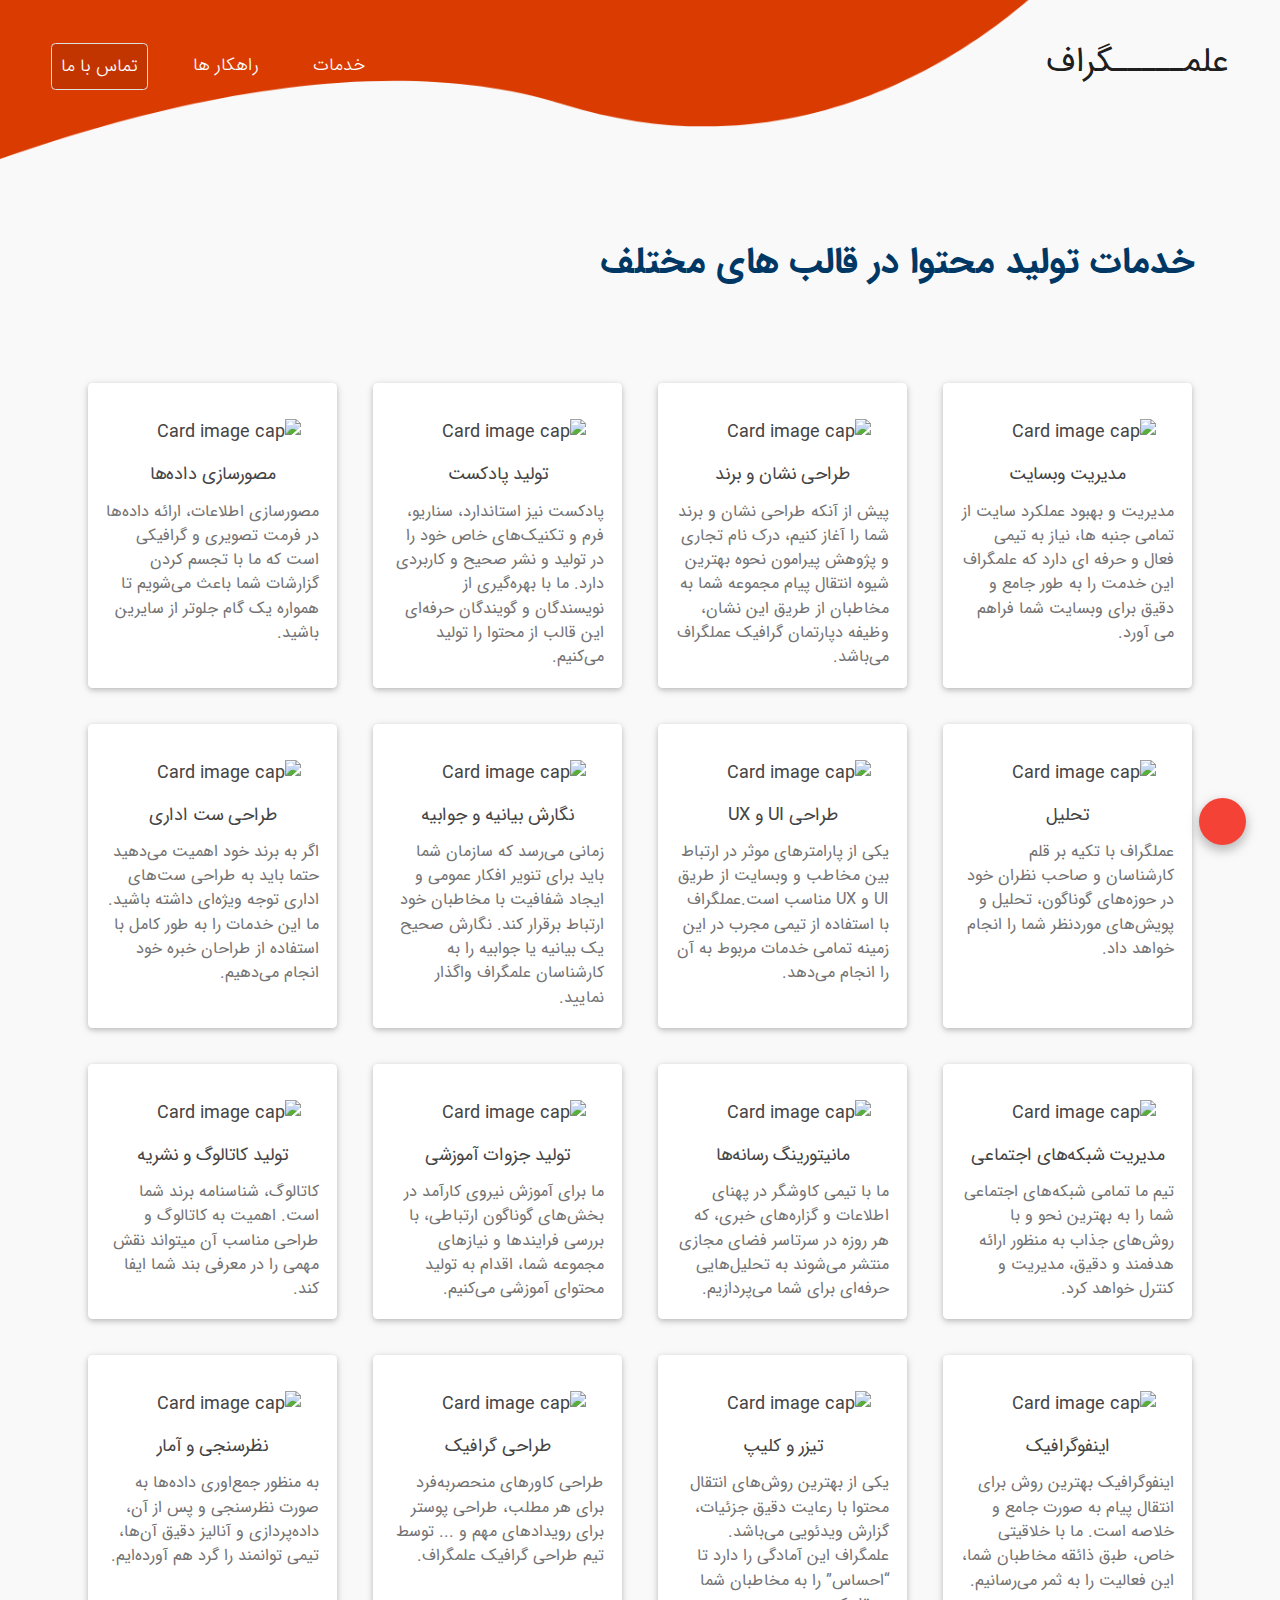
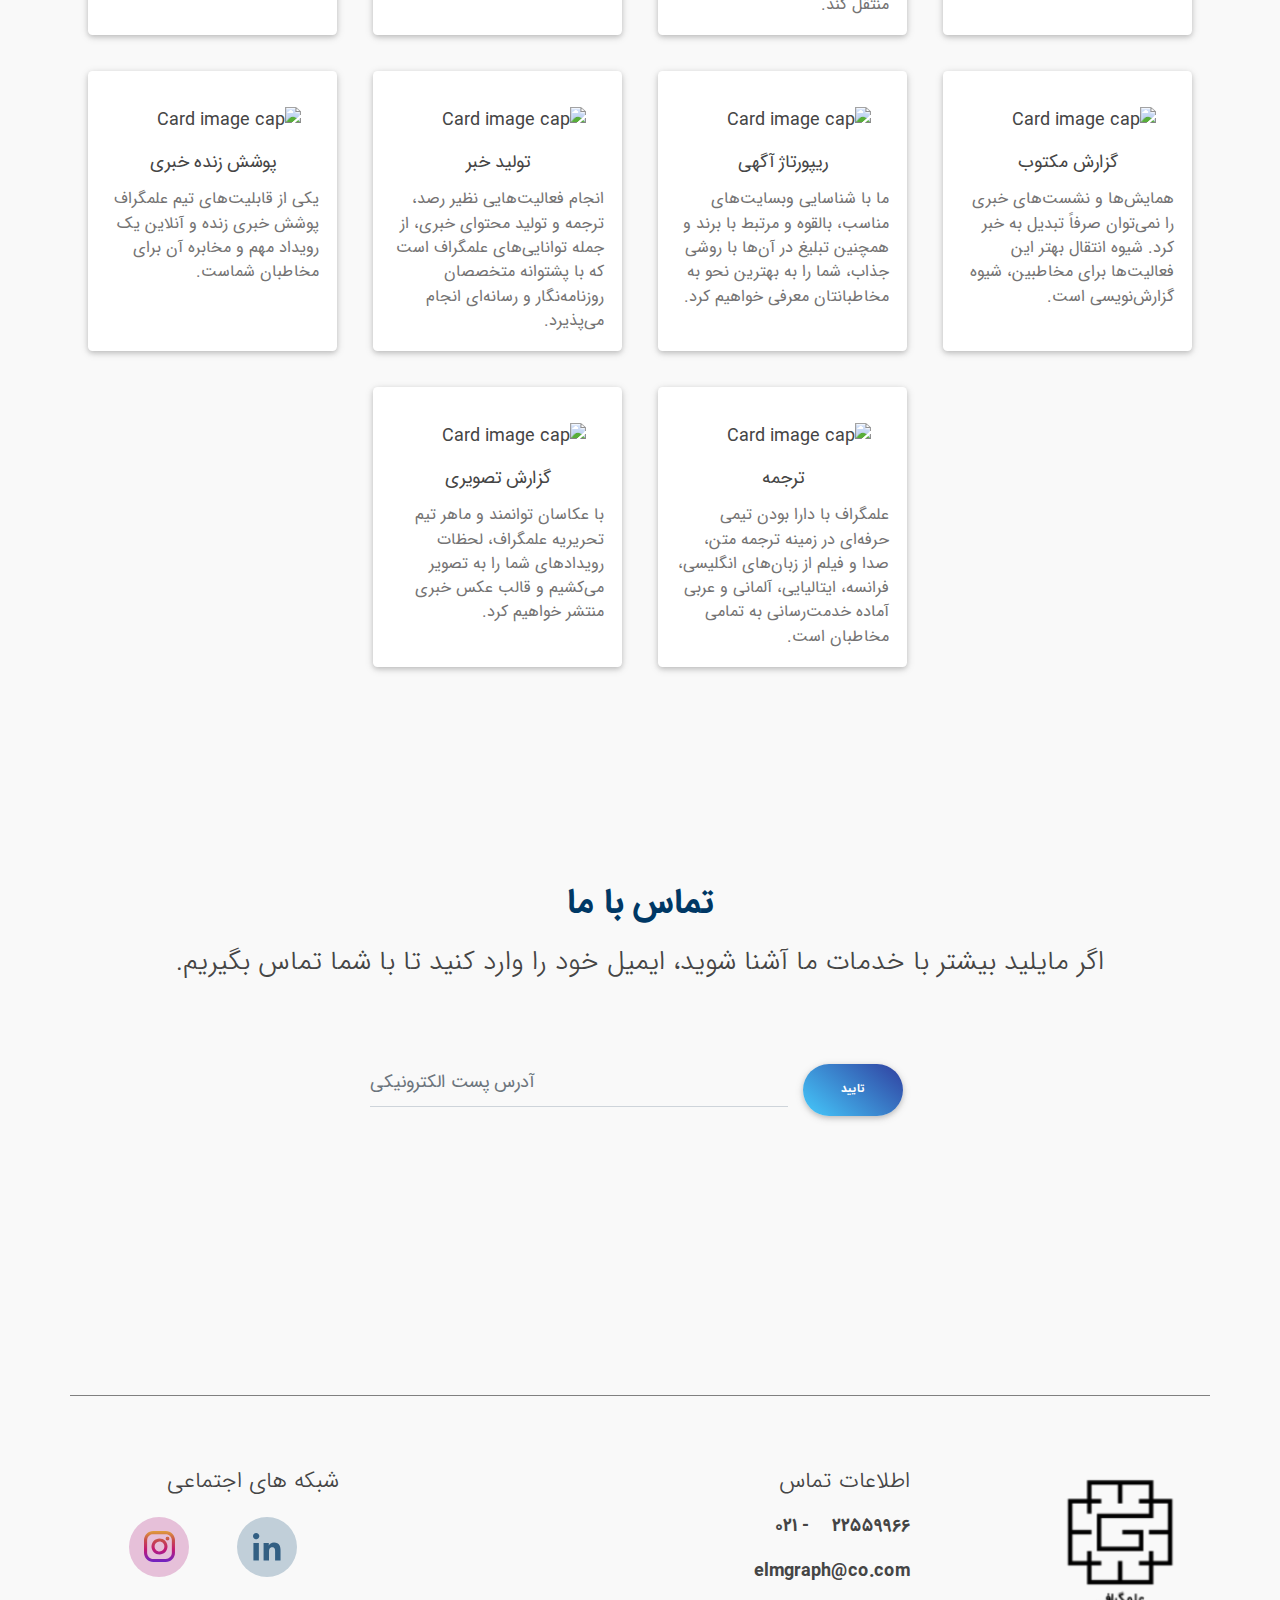
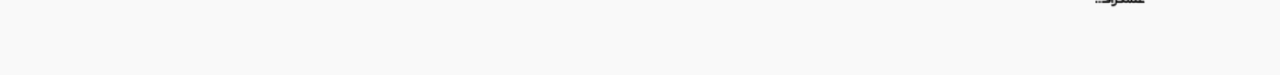
==== content-service.html @ 84ec30a5 "version 1.0" ====
<!DOCTYPE html>
<html lang="en">

<head>
  <meta charset="utf-8">
  <meta name="viewport" content="width=device-width, initial-scale=1.0">
  <meta http-equiv="x-ua-compatible" content="ie=edge">
  <title>خدمات تولید محتوا</title>
  <link rel=icon href="assest/footer/logo.png">
  <!-- Bootstrap core CSS -->
  <link rel="stylesheet" href="./css/bootstrap.min.css">
  <!-- Fluent Design Bootstrap -->
  <link rel="stylesheet" href="./css/mdb.css">
  <!-- Custom Styles -->
  <link rel="stylesheet" href="./css/style.css">
  <!-- Fontawsome -->
  <link rel="stylesheet" href="https://use.fontawesome.com/releases/v5.6.3/css/all.css" integrity="sha384-UHRtZLI+pbxtHCWp1t77Bi1L4ZtiqrqD80Kn4Z8NTSRyMA2Fd33n5dQ8lWUE00s/"
    crossorigin="anonymous">
  <!-- IRANSANS -->
  <link rel="stylesheet" href="./font/IRANSans/WebFonts/css/style.css">
</head>

<body>
  <!-- Start your project here-->
  <div class="red-glue d-none d-md-block">
    <img class="img-responsive red-glue-image" src="./assest/red-glue.png" />
  </div>
  <!--Main Navigation-->
  <header class="my-4" id="top-section">
    <nav class="navbar navbar-expand-lg navbar-light no-shaddow">
      <div class="container-fluid">
        <a class="navbar-brand" href="#">
          <h2><strong>علمـــــگراف</strong></h2>
        </a>
        <!-- <button class="navbar-toggler" type="button" data-toggle="collapse" data-target="#navbarSupportedContent"
          aria-controls="navbarSupportedContent" aria-expanded="false" aria-label="Toggle navigation">
          <span class="navbar-toggler-icon"></span>
        </button> -->

        <div class="open d-block d-lg-none">
          <span class="cls"></span>
          <span>
            <ul class="sub-menu ">
              <li>
                <a href="#our-service" title="about">خدمات</a>
              </li>
              <li>
                <a href="#solutions" title="skills">راهکار ها</a>
              </li>
              <li>
                <a href="#contact-us" title="jobs">تماس با ما</a>
              </li>
            </ul>
          </span>
          <span class="cls"></span>
        </div>

        <div class="collapse navbar-collapse" id="navbarSupportedContent">
          <ul class="navbar-nav mr-auto">
            <li class="nav-item mx-3">
              <a class="nav-link text-white" href="#our-service">خدمات</a>
            </li>
            <li class="nav-item mx-3">
              <a class="nav-link text-white" href="#solutions">راهکار ها</a>
            </li>
            <li class="nav-item mx-3 active">
              <a class="nav-link border border-light rounded text-white" href="#contact-us">تماس با ما
                <!--<span class="sr-only">(current)</span>--></a>
            </li>
          </ul>
        </div>
      </div>
    </nav>

    <!-- <div class="container-fluid flex-center py-5 mt-5 main-title">
      <div class="text-center wow fadeInUp d-flex flex-column align-items-center">
        <img class="img-responsive" src="./assest/footer/logo.png" alt="elmgraph" />
        <div class="w-100"></div>
        <h1>قدرت جادوی ارتباطات</h1>
        <br>
        <p class="font-size-normal font-weight-bold">ما قدرت جادوی ارتباطات را به کار میگیریم و با قطاری از واژگان، شما را به ایستگاه موفقیت میرسانیم.</p>
      </div>
    </div> -->
  </header>
  <!--Main Navigation-->

  <!--Main Layout-->
  <main class="text-right py-5 mt-3 p-relative">
    <div class="container clearfix">
      <div class="fixed-action-btn smooth-scroll" style="bottom: 45px; right: 24px;">
        <a href="#top-section" class="btn-floating btn-large red">
          <i class="fas fa-arrow-up"></i>
        </a>
      </div>
      <div class="row">
        <div class="col-12 my-3 mt-5 text-blue">
          <h1>خدمات تولید محتوا در قالب های مختلف</h1>
        </div>
      </div>
      <div class="row align-items-stretch justify-content-center my-5 content-service-list">

        <div class="col-6 col-md-4 col-lg-3 my-3 d-flex px-2 px-lg-3">
          <div class="card p-2 p-lg-3">
            <a href="#contact-us" class="text-grey">
              <img class="card-img-top p-3" src="assest/icons/manage-website.svg" alt="Card image cap">
              <div class="card-body p-0">
                <h6 class="card-title text-center">
                  مدیریت وبسایت
                </h6>
                <p class="card-text center-justified">
                  مدیریت و بهبود عملکرد سایت از تمامی جنبه ها، نیاز به تیمی فعال و حرفه ای دارد که علمگراف این خدمت را
                  به طور جامع و دقیق برای وبسایت شما فراهم می آورد.
                </p>
              </div>
            </a>
          </div>
        </div>

        <div class="col-6 col-md-4 col-lg-3 my-3 d-flex px-2 px-lg-3">
          <div class="card p-2 p-lg-3">
            <a href="#contact-us" class="text-grey">
              <img class="card-img-top p-3" src="assest/icons/logo-brand.svg" alt="Card image cap">
              <div class="card-body p-0">
                <h6 class="card-title text-center">
                  طراحی نشان و برند
                </h6>
                <p class="card-text center-justified">
                  پیش از آنکه طراحی نشان و برند شما را آغاز کنیم، درک نام تجاری و پژوهش پیرامون نحوه بهترین شیوه انتقال
                  پیام مجموعه شما به مخاطبان از طریق این نشان، وظیفه دپارتمان گرافیک عملگراف می‌باشد.
                </p>
              </div>
            </a>
          </div>
        </div>

        <div class="col-6 col-md-4 col-lg-3 my-3 d-flex px-2 px-lg-3">
          <div class="card p-2 p-lg-3">
            <a href="#contact-us" class="text-grey">
              <img class="card-img-top p-3" src="assest/icons/podcast.svg" alt="Card image cap">
              <div class="card-body p-0">
                <h6 class="card-title text-center">
                  تولید پادکست
                </h6>
                <p class="card-text center-justified">
                  پادکست نیز استاندارد، سناریو، فرم و تکنیک‌های خاص خود را در تولید و نشر صحیح و کاربردی دارد. ما با
                  بهره‌گیری از نویسندگان و گویندگان حرفه‌ای این قالب از محتوا را تولید می‌کنیم.
                </p>
              </div>
            </a>
          </div>
        </div>

        <div class="col-6 col-md-4 col-lg-3 my-3 d-flex px-2 px-lg-3">
          <div class="card p-2 p-lg-3">
            <a href="#contact-us" class="text-grey">
              <img class="card-img-top p-3" src="assest/icons/data-visualization.svg" alt="Card image cap">
              <div class="card-body p-0">
                <h6 class="card-title text-center">
                  مصورسازی داده‌ها
                </h6>
                <p class="card-text center-justified">
                  مصورسازی اطلاعات، ارائه داده‌ها در فرمت تصویری و گرافیکی است که ما با تجسم کردن گزارشات شما باعث
                  می‌شویم تا همواره یک گام جلوتر از سایرین باشید.
                </p>
              </div>
            </a>
          </div>
        </div>

        <div class="col-6 col-md-4 col-lg-3 my-3 d-flex px-2 px-lg-3">
          <div class="card p-2 p-lg-3">
            <a href="#contact-us" class="text-grey">
              <img class="card-img-top p-3" src="assest/icons/analysis.svg" alt="Card image cap">
              <div class="card-body p-0">
                <h6 class="card-title text-center">
                  تحلیل
                </h6>
                <p class="card-text center-justified">
                  عملگراف با تکیه بر قلم کارشناسان و صاحب نظران خود در حوزه‌های گوناگون، تحلیل و پویش‌های موردنظر شما
                  را انجام خواهد داد.
                </p>
              </div>
            </a>
          </div>
        </div>

        <div class="col-6 col-md-4 col-lg-3 my-3 d-flex px-2 px-lg-3">
          <div class="card p-2 p-lg-3">
            <a href="#contact-us" class="text-grey">
              <img class="card-img-top p-3" src="assest/icons/ui-ux.svg" alt="Card image cap">
              <div class="card-body p-0">
                <h6 class="card-title text-center">
                  طراحی UI و UX
                </h6>
                <p class="card-text center-justified">
                  یکی از پارامتر‌های موثر در ارتباط بین مخاطب و وبسایت از طریق UI و UX مناسب است.عملگراف با استفاده از
                  تیمی مجرب در این زمینه تمامی خدمات مربوط به آن را انجام می‌دهد.
                </p>
              </div>
            </a>
          </div>
        </div>

        <div class="col-6 col-md-4 col-lg-3 my-3 d-flex px-2 px-lg-3">
          <div class="card p-2 p-lg-3">
            <a href="#contact-us" class="text-grey">
              <img class="card-img-top p-3" src="assest/icons/statement.svg" alt="Card image cap">
              <div class="card-body p-0">
                <h6 class="card-title text-center">
                  نگارش بیانیه و جوابیه
                </h6>
                <p class="card-text center-justified">
                  زمانی می‌رسد که سازمان شما باید برای تنویر افکار عمومی و ایجاد شفافیت با مخاطبان خود ارتباط برقرار
                  کند. نگارش صحیح یک بیانیه یا جوابیه را به کارشناسان علمگراف واگذار نمایید.
                </p>
              </div>
            </a>
          </div>
        </div>

        <div class="col-6 col-md-4 col-lg-3 my-3 d-flex px-2 px-lg-3">
          <div class="card p-2 p-lg-3">
            <a href="#contact-us" class="text-grey">
              <img class="card-img-top p-3" src="assest/icons/official-set.svg" alt="Card image cap">
              <div class="card-body p-0">
                <h6 class="card-title text-center">
                  طراحی ست اداری
                </h6>
                <p class="card-text center-justified">
                  اگر به برند خود اهمیت می‌دهید حتما باید به طراحی ست‌های اداری توجه ویژه‌ای داشته باشید. ما این خدمات
                  را به طور کامل با استفاده از طراحان خبره خود انجام می‌دهیم.
                </p>
              </div>
            </a>
          </div>
        </div>

        <div class="col-6 col-md-4 col-lg-3 my-3 d-flex px-2 px-lg-3">
          <div class="card p-2 p-lg-3">
            <a href="#contact-us" class="text-grey">
              <img class="card-img-top p-3" src="assest/icons/manage-social-media.svg" alt="Card image cap">
              <div class="card-body p-0">
                <h6 class="card-title text-center">
                  مدیریت شبکه‌های اجتماعی
                </h6>
                <p class="card-text center-justified">
                  تیم ما تمامی شبکه‌های اجتماعی شما را به بهترین نحو و با روش‌های جذاب به منظور ارائه هدفمند و دقیق،
                  مدیریت و کنترل خواهد کرد.
                </p>
              </div>
            </a>
          </div>
        </div>

        <div class="col-6 col-md-4 col-lg-3 my-3 d-flex px-2 px-lg-3">
          <div class="card p-2 p-lg-3">
            <a href="#contact-us" class="text-grey">
              <img class="card-img-top p-3" src="assest/icons/monitoring-social-media.svg" alt="Card image cap">
              <div class="card-body p-0">
                <h6 class="card-title text-center">
                  مانیتورینگ رسانه‌ها
                </h6>
                <p class="card-text center-justified">
                  ما با تیمی کاوشگر در پهنای اطلاعات و گزاره‌های خبری، که هر روزه در سرتاسر فضای مجازی منتشر می‌شوند به
                  تحلیل‌هایی حرفه‌ای برای شما می‌پردازیم.
                </p>
              </div>
            </a>
          </div>
        </div>

        <div class="col-6 col-md-4 col-lg-3 my-3 d-flex px-2 px-lg-3">
          <div class="card p-2 p-lg-3">
            <a href="#contact-us" class="text-grey">
              <img class="card-img-top p-3" src="assest/icons/education-handout.svg" alt="Card image cap">
              <div class="card-body p-0">
                <h6 class="card-title text-center">
                  تولید جزوات آموزشی
                </h6>
                <p class="card-text center-justified">
                  ما برای آموزش نیروی کارآمد در بخش‌های گوناگون ارتباطی، با بررسی فرایند‌ها و نیاز‌های مجموعه شما،
                  اقدام به تولید محتوای آموزشی می‌کنیم.
                </p>
              </div>
            </a>
          </div>
        </div>

        <div class="col-6 col-md-4 col-lg-3 my-3 d-flex px-2 px-lg-3">
          <div class="card p-2 p-lg-3">
            <a href="#contact-us" class="text-grey">
              <img class="card-img-top p-3" src="assest/icons/catalog.svg" alt="Card image cap">
              <div class="card-body p-0">
                <h6 class="card-title text-center">
                  تولید کاتالوگ و نشریه
                </h6>
                <p class="card-text center-justified">
                  کاتالوگ، شناسنامه برند شما است. اهمیت به کاتالوگ و طراحی مناسب آن میتواند نقش مهمی را در معرفی بند
                  شما ایفا کند.
                </p>
              </div>
            </a>
          </div>
        </div>

        <div class="col-6 col-md-4 col-lg-3 my-3 d-flex px-2 px-lg-3">
          <div class="card p-2 p-lg-3">
            <a href="#contact-us" class="text-grey">
              <img class="card-img-top p-3" src="assest/icons/infographic.svg" alt="Card image cap">
              <div class="card-body p-0">
                <h6 class="card-title text-center">
                  اینفوگرافیک
                </h6>
                <p class="card-text center-justified">
                  اینفوگرافیک بهترین روش برای انتقال پیام به صورت جامع و خلاصه است. ما با خلاقیتی خاص، طبق ذائقه
                  مخاطبان شما، این فعالیت را به ثمر می‌رسانیم.
                </p>
              </div>
            </a>
          </div>
        </div>

        <div class="col-6 col-md-4 col-lg-3 my-3 d-flex px-2 px-lg-3">
          <div class="card p-2 p-lg-3">
            <a href="#contact-us" class="text-grey">
              <img class="card-img-top p-3" src="assest/icons/teaser-clip.svg" alt="Card image cap">
              <div class="card-body p-0">
                <h6 class="card-title text-center">
                  تیزر و کلیپ
                </h6>
                <p class="card-text center-justified">
                  یکی از بهترین روش‌های انتقال محتوا با رعایت دقیق جزئیات، گزارش ویدئویی می‌باشد.
                  علمگراف این آمادگی را دارد تا “احساس” را به مخاطبان شما منتقل کند.
                </p>
              </div>
            </a>
          </div>
        </div>

        <div class="col-6 col-md-4 col-lg-3 my-3 d-flex px-2 px-lg-3">
          <div class="card p-2 p-lg-3">
            <a href="#contact-us" class="text-grey">
              <img class="card-img-top p-3" src="assest/icons/graphic-design.svg" alt="Card image cap">
              <div class="card-body p-0">
                <h6 class="card-title text-center">
                  طراحی گرافیک
                </h6>
                <p class="card-text center-justified">
                  طراحی کاور‌های منحصر‌به‌فرد برای هر مطلب، طراحی پوستر برای رویداد‌های مهم و ... توسط تیم طراحی گرافیک
                  علمگراف.
                </p>
              </div>
            </a>
          </div>
        </div>

        <div class="col-6 col-md-4 col-lg-3 my-3 d-flex px-2 px-lg-3">
          <div class="card p-2 p-lg-3">
            <a href="#contact-us" class="text-grey">
              <img class="card-img-top p-3" src="assest/icons/statistics.svg" alt="Card image cap">
              <div class="card-body p-0">
                <h6 class="card-title text-center">
                  نظرسنجی و آمار
                </h6>
                <p class="card-text center-justified">
                  به منظور جمع‌اوری داده‌ها به صورت نظرسنجی و پس از آن، داده‌پردازی و آنالیز دقیق آن‌ها، تیمی توانمند
                  را گرد هم آورده‌ایم.
                </p>
              </div>
            </a>
          </div>
        </div>

        <div class="col-6 col-md-4 col-lg-3 my-3 d-flex px-2 px-lg-3">
          <div class="card p-2 p-lg-3">
            <a href="#contact-us" class="text-grey">
              <img class="card-img-top p-3" src="assest/icons/statement.svg" alt="Card image cap">
              <div class="card-body p-0">
                <h6 class="card-title text-center">
                  گزارش مکتوب
                </h6>
                <p class="card-text center-justified">
                  همایش‌ها و نشست‌های خبری را نمی‌توان صرفاً تبدیل به خبر کرد. شیوه انتقال بهتر این فعالیت‌ها برای
                  مخاطبین، شیوه گزارش‌نویسی است.
                </p>
              </div>
            </a>
          </div>
        </div>

        <div class="col-6 col-md-4 col-lg-3 my-3 d-flex px-2 px-lg-3">
          <div class="card p-2 p-lg-3">
            <a href="#contact-us" class="text-grey">
              <img class="card-img-top p-3" src="assest/icons/reportage.svg" alt="Card image cap">
              <div class="card-body p-0">
                <h6 class="card-title text-center">
                  ریپورتاژ آگهی
                </h6>
                <p class="card-text center-justified">
                  ما با شناسایی وبسایت‌های مناسب، بالقوه و مرتبط با برند و همچنین تبلیغ در آن‌ها با روشی جذاب، شما را
                  به بهترین نحو به مخاطبانتان معرفی خواهیم کرد.
                </p>
              </div>
            </a>
          </div>
        </div>

        <div class="col-6 col-md-4 col-lg-3 my-3 d-flex px-2 px-lg-3">
          <div class="card p-2 p-lg-3">
            <a href="#contact-us" class="text-grey">
              <img class="card-img-top p-3" src="assest/icons/news.svg" alt="Card image cap">
              <div class="card-body p-0">
                <h6 class="card-title text-center">
                  تولید خبر
                </h6>
                <p class="card-text center-justified">
                  انجام فعالیت‌هایی نظیر رصد، ترجمه و تولید محتوای خبری، از جمله توانایی‌های علمگراف است که با پشتوانه
                  متخصصان روزنامه‌نگار و رسانه‌ای انجام می‌پذیرد.
                </p>
              </div>
            </a>
          </div>
        </div>

        <div class="col-6 col-md-4 col-lg-3 my-3 d-flex px-2 px-lg-3">
          <div class="card p-2 p-lg-3">
            <a href="#contact-us" class="text-grey">
              <img class="card-img-top p-3" src="assest/icons/live-news.svg" alt="Card image cap">
              <div class="card-body p-0">
                <h6 class="card-title text-center">
                  پوشش زنده خبری
                </h6>
                <p class="card-text center-justified">
                  یکی از قابلیت‌های تیم علمگراف پوشش خبری زنده و آنلاین یک رویداد مهم و مخابره آن برای مخاطبان شماست.
                </p>
              </div>
            </a>
          </div>
        </div>

        <div class="col-6 col-md-4 col-lg-3 my-3 d-flex px-2 px-lg-3">
          <div class="card p-2 p-lg-3">
            <a href="#contact-us" class="text-grey">
              <img class="card-img-top p-3" src="assest/icons/translate.svg" alt="Card image cap">
              <div class="card-body p-0">
                <h6 class="card-title text-center">
                  ترجمه
                </h6>
                <p class="card-text center-justified">
                  علمگراف با دارا بودن تیمی حرفه‌ای در زمینه ترجمه متن، صدا و فیلم از زبان‌های انگلیسی، فرانسه،
                  ایتالیایی، آلمانی و عربی آماده خدمت‌رسانی به تمامی مخاطبان است.
                </p>
              </div>
            </a>
          </div>
        </div>

        <div class="col-6 col-md-4 col-lg-3 my-3 d-flex px-2 px-lg-3">
          <div class="card p-2 p-lg-3">
            <a href="#contact-us" class="text-grey">
              <img class="card-img-top p-3" src="assest/icons/media-report.svg" alt="Card image cap">
              <div class="card-body p-0">
                <h6 class="card-title text-center">
                  گزارش تصویری
                </h6>
                <p class="card-text center-justified">
                  با عکاسان توانمند و ماهر تیم تحریریه علمگراف، لحظات رویداد‌های شما را به تصویر می‌کشیم و قالب عکس
                  خبری منتشر خواهیم کرد.
                </p>
              </div>
            </a>
          </div>
        </div>

      </div>
    </div>

    <div class="container clearfix">
      <div class="row my-10 flex-column p-3 justify-content-center" id="contact-us">
        <h2 class="text-center text-blue font-weight-bold mb-3">تماس با ما</h2>
        <p class="font-size-medium text-center mb-5">اگر مایلید بیشتر با خدمات ما آشنا شوید، ایمیل خود را وارد کنید تا
          با شما تماس بگیریم.</p>
        <form class="form-inline md-form align-items-stretch flex-row-reverse mx-auto mb-4">
          <input class="form-control mr-sm-2 text-left flex-one" type="text" placeholder="آدرس پست الکترونیکی"
            aria-label="Search">
          <button class="btn blue-gradient btn-rounded btn-sm smooth-rounded my-0 font-weight-bold" type="submit">تایید</button>
        </form>
      </div>
    </div>
  </main>
  <!--Main Layout-->

  <!-- Footer -->
  <footer class="container text-center py-5">
    <div class="row">
      <div class="col-xs-12 col-sm-12 col-md-6 order-xs-2 order-sm-2 order-md-2 my-3 text-right">
        <h5 class="text-uppercase">اطلاعات تماس</h5>
        <div class="mt-3">
          <div class="my-3">
            <span>
              <i class="fas fa-phone fa-lg ml-3"></i>
              ۲۲۵۵۹۹۶۶ - ۰۲۱
            </span>
          </div>
          <div class="my-3">
            <span>
              <i class="fas fa-envelope fa-lg ml-3"></i>
              elmgraph@co.com
            </span>
          </div>
        </div>
      </div>

      <div class="col-xs-12 col-sm-12 col-md-3 order-xs-1 order-sm-1 order-md-1 mt-3 justify-content-center">
        <img class="w-50 h-auto align-self-baseline" src="./assest/footer/logo.png" />
      </div>

      <div class="col-xs-12 col-sm-6 col-md-3 order-xs-3 order-sm-3 order-md-3 my-3 mx-auto">
        <h5 class="w-100 text-uppercase">شبکه های اجتماعی</h5>
        <div class="d-flex flex-row mt-3 mx-auto justify-content-evenly">
          <a class="m-1">
            <img src="./assest/footer/linkedin.png" />
            <!-- <i class="fab fa-linkedin-in fa-lg mr-md-5 mr-3 fa-2x"> </i> -->
          </a>
          <a class="m-1">
            <img src="./assest/footer/instagram.png" />
            <!-- <i class="fab fa-instagram fa-lg mr-md-5 mr-3 fa-2x"> </i> -->
          </a>
        </div>
      </div>
    </div>
  </footer>
  <!-- Footer -->
  <!-- /Start your project here-->

  <!-- Scripts -->
  <!-- JQuery -->
  <script type="text/javascript" src="./js/jquery-3.3.1.min.js"></script>
  <!-- Bootstrap tooltips -->
  <script type="text/javascript" src="./js/popper.min.js"></script>
  <!-- Bootstrap core JavaScript -->
  <script type="text/javascript" src="./js/bootstrap.min.js"></script>
  <!-- MDB JavaScript -->
  <script type="text/javascript" src="./js/mdb.js"></script>
  <script>
    $(document).ready(function() {
      $(document).delegate('.open', 'click', function(event){
        $(this).addClass('oppenned');
        event.stopPropagation();
      })
      $(document).delegate('body', 'click', function(event) {
        $('.open').removeClass('oppenned');
      })
      $(document).delegate('.cls', 'click', function(event){
        $('.open').removeClass('oppenned');
        event.stopPropagation();
      });
    });
  </script>
</body>

</html>
---- css/style.css ----
html {
  font-size: 18px;
}

body {
  direction: rtl;
  overflow-x: hidden;
  background-color: #f9f9f9;
  color: #454545 !important;
}

.justify-content-evenly {
  justify-content: space-evenly !important;
}

.fixed-action-btn {
  position: fixed;
  z-index: 998;
  right: 35px;
  bottom: 35px;
  margin-bottom: 0;
  padding-top: 15px;
}

.btn-floating {
  -webkit-box-shadow: 0 5px 11px 0 rgba(0,0,0,.18), 0 4px 15px 0 rgba(0,0,0,.15);
  box-shadow: 0 5px 11px 0 rgba(0,0,0,.18), 0 4px 15px 0 rgba(0,0,0,.15);
  width: 47px;
  height: 47px;
  position: relative;
  z-index: 1;
  vertical-align: middle;
  display: inline-block;
  overflow: hidden;
  -webkit-transition: all .2s ease-in-out;
  -o-transition: all .2s ease-in-out;
  transition: all .2s ease-in-out;
  margin: 10px;
  -webkit-border-radius: 50%;
  border-radius: 50%;
  padding: 0;
  cursor: pointer;
}

a.waves-effect, a.waves-light {
  display: inline-block;
}

.btn-floating i {
  display: inline-block;
  width: inherit;
  text-align: center;
  color: #fff;
}

.btn-floating i {
  font-size: 1.25rem;
  line-height: 47px;
}

.no-shaddow {
  box-shadow: none !important;
}

.text-blue {
  color: #003865 !important;
}

.text-grey {
  color: #454545 !important;
}

.main-titles-logo {
  width: 20vw;
  height: 20vw;
  max-width: 100px;
  max-height: 100px;
}

.w-60 {
  width: 60% !important; 
}

.mw-50 {
  max-width: 50% !important;
}

.mw-60 {
  max-width: 60% !important;
}

.my-10 {
  margin-top: 10rem !important;
  margin-bottom: 10rem !important;
}

.px-8 {
  padding-right: 8rem !important;
  padding-left: 8rem !important;
}

.px-15 {
  padding-right: 15rem !important;
  padding-left: 15rem !important;
}

.min-width-300 {
  min-width: 300px;
}

.container-semi-fluid {
  width: 100% !important;
  padding: 5rem !important;
}

.pt-100 {
  padding-top: 100%;
}

.outline-none {
  outline: none !important
}

.square-col:before {
  content: '';
  width: 0;
  padding-top: 100%;
}

/* .square-col:before {
  content: '';
  width: 0;
} */

.square-col:before,
.square-col-contet {
  white-space: normal;
  display: inline-block;
  vertical-align: middle;
  max-width: 100%;
}

.square-col:before {
  padding-top: 100%;
  /* makes expand to a square */
}

.square-col:hover {
  background-color: white;
  box-shadow: 0px 3px 10px 0px #00000030;
}

.bottom-5rem {
  bottom: 5rem;
}

.p-absolute {
  position: absolute;
}

.p-relative {
  position: relative;
}

.smooth-rounded-left {
  border-top-left-radius: 40px !important;
  border-bottom-left-radius: 40px !important;
}

.smooth-rounded-right {
  border-top-right-radius: 40px !important;
  border-bottom-right-radius: 40px !important;
}

.smooth-rounded {
  border-radius: 40px !important;
}

.ml--3 {
  margin-left: -2rem !important;
}

.mr--3 {
  margin-right: -2rem !important;
}

.top-0 {
  top: 0 !important;
}

.left-0 {
  left: 0 !important;
}

.nav-item .nav-link:hover {
  text-decoration: none !important;
}









.open {
  position: absolute;
  top: 0px;
  left: 40px;
  width: 50px;
  height: 50px;
  display: block;
  cursor: pointer;
  transition: opacity 0.2s linear;
}
.open:hover {
  opacity: 0.8;
}
.open span {
  display: block;
  float: left;
  clear: both;
  height: 4px;
  width: 40px;
  border-radius: 40px;
  background-color: black;
  position: absolute;
  right: 3px;
  top: 3px;
  overflow: hidden;
  transition: all 0.4s ease;
}
.open span:nth-child(1) {
  margin-top: 10px;
  z-index: 9;
}
.open span:nth-child(2) {
  margin-top: 25px;
}
.open span:nth-child(3) {
  margin-top: 40px;
}

.sub-menu {
  transition: all 0.8s cubic-bezier(0.68, -0.55, 0.265, 1.55);
  height: 0;
  width: 0;
  right: 0;
  top: 0;
  position: absolute;
  background-color: rgba(218, 59, 1, 0.80);
  border-radius: 50%;
  z-index: 18;
  overflow: hidden;
}
.sub-menu li {
  display: block;
  float: left;
  clear: both;
  height: auto;
  margin-right: -160px;
  transition: all 0.5s cubic-bezier(0.68, -0.55, 0.265, 1.55);
}
.sub-menu li:first-child {
  margin-top: 200px;
}
.sub-menu li:nth-child(1) {
  -webkit-transition-delay: 0.05s;
}
.sub-menu li:nth-child(2) {
  -webkit-transition-delay: 0.10s;
}
.sub-menu li:nth-child(3) {
  -webkit-transition-delay: 0.15s;
}
.sub-menu li:nth-child(4) {
  -webkit-transition-delay: 0.20s;
}
.sub-menu li:nth-child(5) {
  -webkit-transition-delay: 0.25s;
}
.sub-menu li a {
  color: #fff;
  font-size: 1rem;
  width: 100%;
  display: block;
  float: left;
  line-height: 50px;
}

.oppenned span {
  background-color: white;
}

.oppenned .sub-menu {
  opacity: 1;
  height: 400px;
  width: 400px;
}
.oppenned span:nth-child(2) {
  overflow: visible;
}
.oppenned span:nth-child(1), .oppenned span:nth-child(3) {
  z-index: 100;
  -webkit-transform: rotate(45deg);
          transform: rotate(45deg);
}
.oppenned span:nth-child(1) {
  -webkit-transform: rotate(45deg) translateY(12px) translateX(12px);
          transform: rotate(45deg) translateY(12px) translateX(12px);
}
.oppenned span:nth-child(2) {
  height: 400px;
  width: 400px;
  right: -170px;
  top: -160px;
  border-radius: 50%;
  background-color: rgba(218, 59, 1, 0.80);
}
.oppenned span:nth-child(3) {
  -webkit-transform: rotate(-45deg) translateY(-10px) translateX(10px);
          transform: rotate(-45deg) translateY(-10px) translateX(10px);
}
.oppenned li {
  margin-left: 200px;
}

.button {
  display: block;
  float: left;
  clear: both;
  padding: 20px 40px;
  background: #fff;
  border-radius: 3px;
  border: 2px solid rgba(218, 59, 1, 0.54);
  overflow: hidden;
  position: relative;
}
.button:after {
  transition: -webkit-transform 0.3s ease;
  transition: transform 0.3s ease;
  transition: transform 0.3s ease, -webkit-transform 0.3s ease;
  content: "";
  position: absolute;
  height: 200px;
  width: 400px;
  -webkit-transform: rotate(45deg) translateX(-540px) translateY(-100px);
          transform: rotate(45deg) translateX(-540px) translateY(-100px);
  background: #10a1ea;
  z-index: 1;
}
.button:before {
  transition: -webkit-transform 0.5s cubic-bezier(0.68, -0.55, 0.265, 1.55);
  transition: transform 0.5s cubic-bezier(0.68, -0.55, 0.265, 1.55);
  transition: transform 0.5s cubic-bezier(0.68, -0.55, 0.265, 1.55), -webkit-transform 0.5s cubic-bezier(0.68, -0.55, 0.265, 1.55);
  content: attr(title);
  position: absolute;
  top: 0;
  left: 0;
  width: 100%;
  height: 100%;
  color: #fff;
  z-index: 2;
  text-align: center;
  padding: 20px 40px;
  -webkit-transform: translateY(200px);
          transform: translateY(200px);
}
.button:hover {
  text-decoration: none;
}
.button:hover:after {
  -webkit-transform: translateX(-300px) translateY(-100px);
          transform: translateX(-300px) translateY(-100px);
}
.button:hover:before {
  -webkit-transform: translateY(0);
          transform: translateY(0);
}
---- font/IRANSans/WebFonts/css/style.css ----
﻿@import url(fontiran.css); /* لینک فایلی که وظیفه بارگذاری فونت ها را برعهده دارد */
body {
	font-family: IRANSans !important;
	font-weight: 300;
	direction: rtl;
	margin: 0;
}
h1, h2, h3, h4, h5, h6,input, textarea {
	font-family: IRANSans !important;
}
h1 {
	font-weight: bold;
}
.wrapper {
	max-width: 900px;
	margin: 0 auto;
}
.ltr {
	direction: ltr;
}
.text-right {
	text-align: right;
}
.text-center {
	text-align: center;
}
.text-left {
	text-align: left;
}
.text-small {
	font-size: 0.8em;
}
.text-xsmall {
	font-size: 0.6em;
}
.text-large {
	font-size: 1.2em;
}
.text-xlarge {
	font-size: 1.4em;
}
.text-underline {
	text-decoration:underline;
}
.text-ultralight {
	font-weight: 200;
}
.text-light {
	font-weight: 300;
}
.text-regular {
	font-weight: normal;
}
.text-medium {
	font-weight: 500;
}
.text-bold {
	font-weight: bold;
}
.text-black {
	font-weight: 900;
}
blockquote {
	font-weight: 500;
	padding: 10px;
	border: 1px dashed #666666;
}

.mainbox {
	width: 100%;
	background-color: #EFEFEF;
	display: table;
	margin-bottom: 30px;
	border-right: 8px solid #FFFF33;
}

.mainboxnegativ {
	width: 100%;
	background-color: #000000;
	display: table;
	margin-bottom: 30px;
	border-right: 8px solid #FFFF33;
	color: #F9F9F9;
}

.mainbox2 {
	font-size: 1em;
	width: 90%;
	padding-right: 20px;
	padding-top: 10px;
	padding-bottom: 10px;
}

.mainbox3 {
	width: 100%;
	background-color: #b8b8b8;
	display: table;
	margin-bottom: 30px;
	border-right: 8px solid #bd70ff;
}

.mainbox2negativ {
	font-size: 1em;
	color: #F9F9F9;
	background-color: #000000;
	padding-right: 20px;
}

.farsiparagraph {
	font-size: 1em;
	width: 47%;
	float:right;
	padding-right: 20px;
	padding-top: 10px;
	padding-bottom: 10px;

}
.englishparagraph {
	font-size: 1em;
	width: 47%;
	float: left;
	direction:ltr;
	padding-left: 20px;
	padding-top: 10px;
	padding-bottom: 10px;


}
.rightbox {
	width: 60%;
	padding-right: 20px;
	padding-left: 5px;
	float: right;
	margin-left: 10px;
	margin-bottom: 0px;
	min-width: 0px;
	background-color: #F7F7F7;

}

.titelbox {
	width: 60%;
	padding-right: 25px;
	padding-left: 0px;
	float: right;
	margin-left: 10px;
	margin-bottom: 0px;
	min-width: 0px;
	background-color: #F2F2F2;
	color: #4B4B4B;
}


.lefttbox {
	
	padding-right: 20px;
	padding-left: 4px;
	float: right;
	margin-bottom: 10px;
	min-width: 0px;
}

.alphabet {
	width: 35%;
	float: left;
	font-size: 21em;
	text-align: center;
	font-weight: 500;
	color: #999999;
}

.alphabet2 {
	width: 35%;
	float: left;
	direction: ltr;
	font-size: 1.6em;
	text-align: left;
	font-weight: 500;
	color: #333333;
	margin-top: 100px;
}
.footer {
	font-weight: 300;
	font-size: 0.7em;
	text-align: center;
	direction: ltr;
	margin-bottom: 0px;
	padding-bottom: 0px;
}
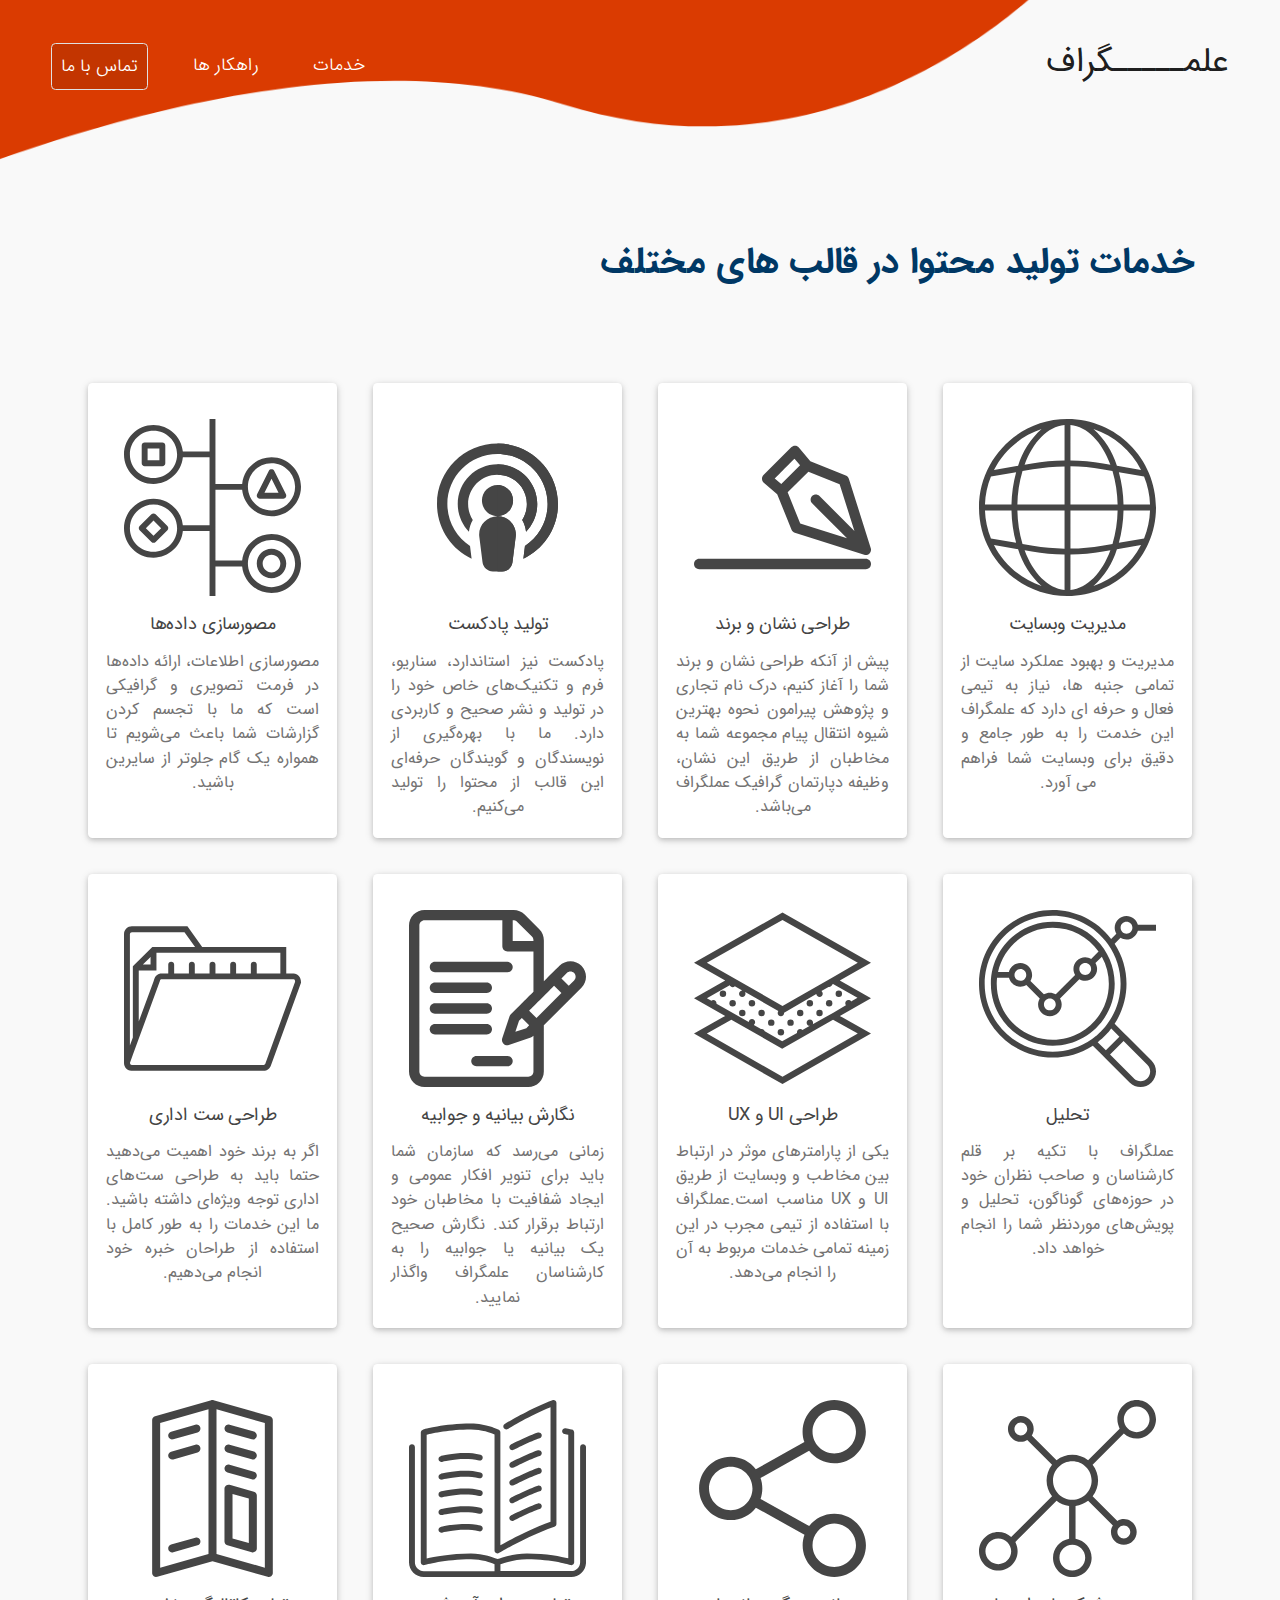
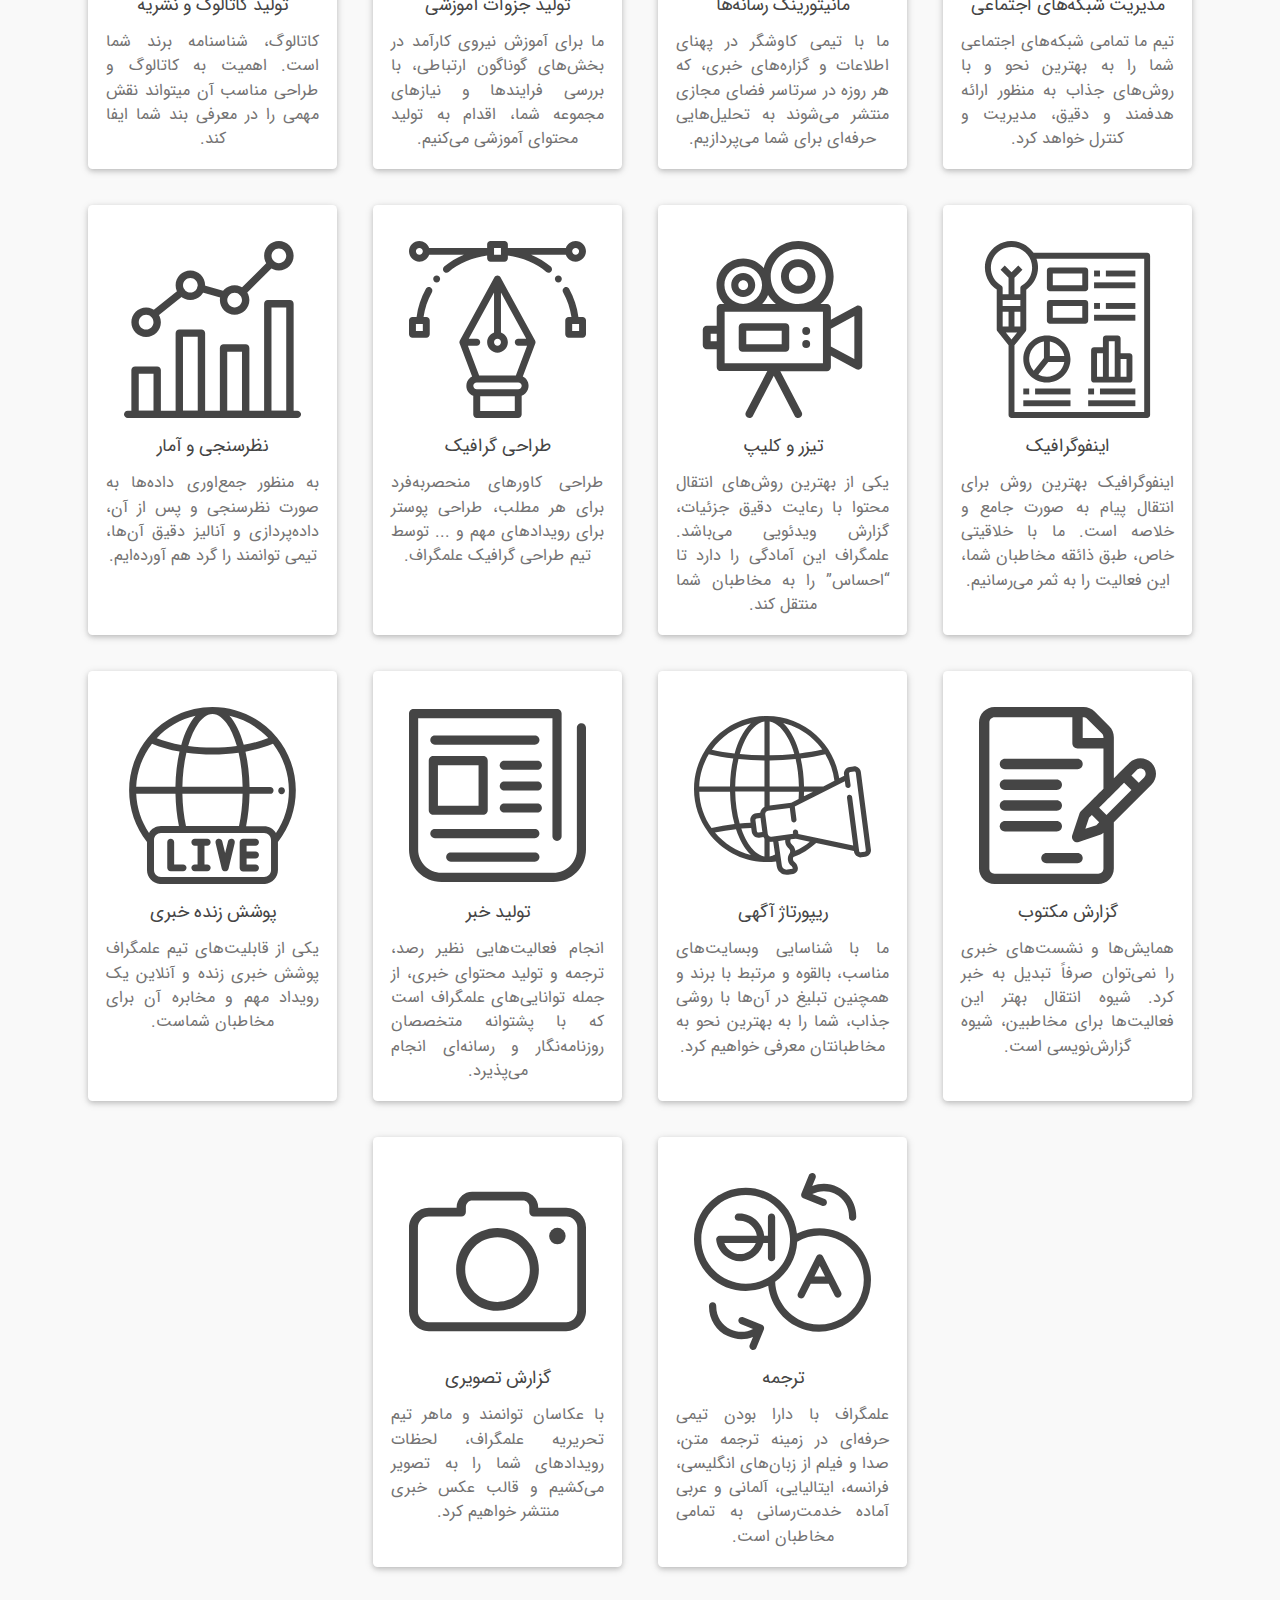
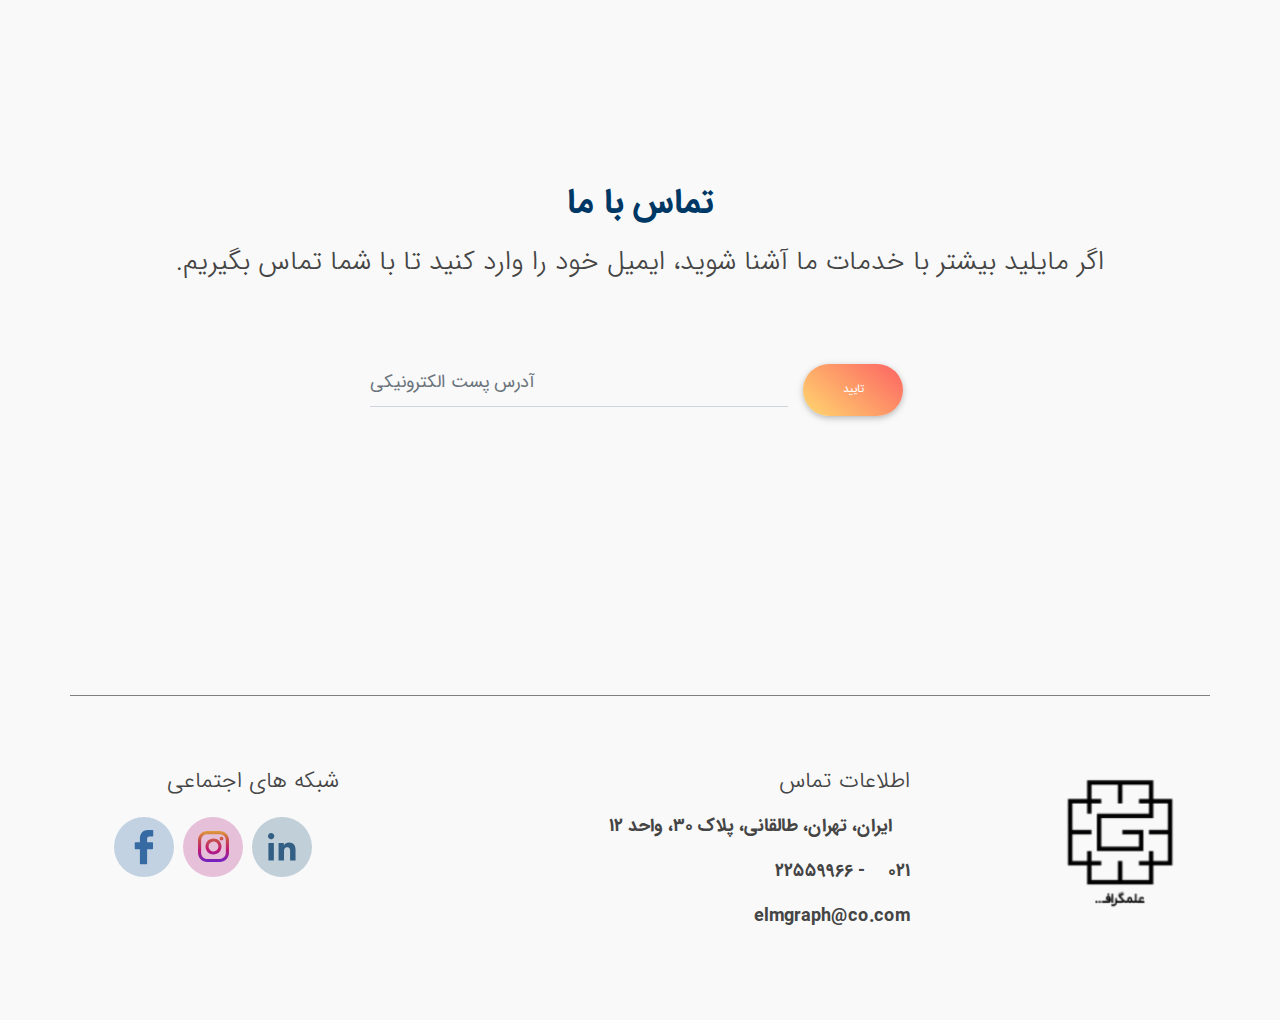
==== commit 16ccd588: "elmgraph last version" ====
--- a/content-service.html
+++ b/content-service.html
@@ -5,8 +5,7 @@
   <meta charset="utf-8">
   <meta name="viewport" content="width=device-width, initial-scale=1.0">
   <meta http-equiv="x-ua-compatible" content="ie=edge">
-  <title>خدمات تولید محتوا</title>
-  <link rel=icon href="assest/footer/logo.png">
+  <title>علمـــــگراف</title>
   <!-- Bootstrap core CSS -->
   <link rel="stylesheet" href="./css/bootstrap.min.css">
   <!-- Fluent Design Bootstrap -->
@@ -22,39 +21,20 @@
 
 <body>
   <!-- Start your project here-->
-  <div class="red-glue d-none d-md-block">
+  <div class="red-glue">
     <img class="img-responsive red-glue-image" src="./assest/red-glue.png" />
   </div>
   <!--Main Navigation-->
-  <header class="my-4" id="top-section">
+  <header class="my-4">
     <nav class="navbar navbar-expand-lg navbar-light no-shaddow">
       <div class="container-fluid">
         <a class="navbar-brand" href="#">
           <h2><strong>علمـــــگراف</strong></h2>
         </a>
-        <!-- <button class="navbar-toggler" type="button" data-toggle="collapse" data-target="#navbarSupportedContent"
+        <button class="navbar-toggler" type="button" data-toggle="collapse" data-target="#navbarSupportedContent"
           aria-controls="navbarSupportedContent" aria-expanded="false" aria-label="Toggle navigation">
           <span class="navbar-toggler-icon"></span>
-        </button> -->
-
-        <div class="open d-block d-lg-none">
-          <span class="cls"></span>
-          <span>
-            <ul class="sub-menu ">
-              <li>
-                <a href="#our-service" title="about">خدمات</a>
-              </li>
-              <li>
-                <a href="#solutions" title="skills">راهکار ها</a>
-              </li>
-              <li>
-                <a href="#contact-us" title="jobs">تماس با ما</a>
-              </li>
-            </ul>
-          </span>
-          <span class="cls"></span>
-        </div>
-
+        </button>
         <div class="collapse navbar-collapse" id="navbarSupportedContent">
           <ul class="navbar-nav mr-auto">
             <li class="nav-item mx-3">
@@ -87,11 +67,6 @@
   <!--Main Layout-->
   <main class="text-right py-5 mt-3 p-relative">
     <div class="container clearfix">
-      <div class="fixed-action-btn smooth-scroll" style="bottom: 45px; right: 24px;">
-        <a href="#top-section" class="btn-floating btn-large red">
-          <i class="fas fa-arrow-up"></i>
-        </a>
-      </div>
       <div class="row">
         <div class="col-12 my-3 mt-5 text-blue">
           <h1>خدمات تولید محتوا در قالب های مختلف</h1>
@@ -125,8 +100,7 @@
                   طراحی نشان و برند
                 </h6>
                 <p class="card-text center-justified">
-                  پیش از آنکه طراحی نشان و برند شما را آغاز کنیم، درک نام تجاری و پژوهش پیرامون نحوه بهترین شیوه انتقال
-                  پیام مجموعه شما به مخاطبان از طریق این نشان، وظیفه دپارتمان گرافیک عملگراف می‌باشد.
+                  پیش از آنکه طراحی نشان و برند شما را آغاز کنیم، درک نام تجاری و پژوهش پیرامون نحوه بهترین شیوه انتقال پیام مجموعه شما به مخاطبان از طریق این نشان، وظیفه دپارتمان گرافیک عملگراف می‌باشد.
                 </p>
               </div>
             </a>
@@ -142,8 +116,7 @@
                   تولید پادکست
                 </h6>
                 <p class="card-text center-justified">
-                  پادکست نیز استاندارد، سناریو، فرم و تکنیک‌های خاص خود را در تولید و نشر صحیح و کاربردی دارد. ما با
-                  بهره‌گیری از نویسندگان و گویندگان حرفه‌ای این قالب از محتوا را تولید می‌کنیم.
+                  پادکست نیز استاندارد، سناریو، فرم و تکنیک‌های خاص خود را در تولید و نشر صحیح و کاربردی دارد. ما با بهره‌گیری از نویسندگان و گویندگان حرفه‌ای این قالب از محتوا را تولید می‌کنیم.
                 </p>
               </div>
             </a>
@@ -159,8 +132,7 @@
                   مصورسازی داده‌ها
                 </h6>
                 <p class="card-text center-justified">
-                  مصورسازی اطلاعات، ارائه داده‌ها در فرمت تصویری و گرافیکی است که ما با تجسم کردن گزارشات شما باعث
-                  می‌شویم تا همواره یک گام جلوتر از سایرین باشید.
+                  مصورسازی اطلاعات، ارائه داده‌ها در فرمت تصویری و گرافیکی است که ما با تجسم کردن گزارشات شما باعث می‌شویم تا همواره یک گام جلوتر از سایرین باشید.
                 </p>
               </div>
             </a>
@@ -176,8 +148,7 @@
                   تحلیل
                 </h6>
                 <p class="card-text center-justified">
-                  عملگراف با تکیه بر قلم کارشناسان و صاحب نظران خود در حوزه‌های گوناگون، تحلیل و پویش‌های موردنظر شما
-                  را انجام خواهد داد.
+                  عملگراف با تکیه بر قلم کارشناسان و صاحب نظران خود در حوزه‌های گوناگون، تحلیل و پویش‌های موردنظر شما را انجام خواهد داد.
                 </p>
               </div>
             </a>
@@ -193,8 +164,7 @@
                   طراحی UI و UX
                 </h6>
                 <p class="card-text center-justified">
-                  یکی از پارامتر‌های موثر در ارتباط بین مخاطب و وبسایت از طریق UI و UX مناسب است.عملگراف با استفاده از
-                  تیمی مجرب در این زمینه تمامی خدمات مربوط به آن را انجام می‌دهد.
+                  یکی از پارامتر‌های موثر در ارتباط بین مخاطب و وبسایت از طریق UI و UX  مناسب است.عملگراف با استفاده از تیمی مجرب در این زمینه تمامی خدمات مربوط به آن را انجام می‌دهد.
                 </p>
               </div>
             </a>
@@ -210,8 +180,7 @@
                   نگارش بیانیه و جوابیه
                 </h6>
                 <p class="card-text center-justified">
-                  زمانی می‌رسد که سازمان شما باید برای تنویر افکار عمومی و ایجاد شفافیت با مخاطبان خود ارتباط برقرار
-                  کند. نگارش صحیح یک بیانیه یا جوابیه را به کارشناسان علمگراف واگذار نمایید.
+                  زمانی می‌رسد که سازمان شما باید برای تنویر افکار عمومی و ایجاد شفافیت با مخاطبان خود ارتباط برقرار کند. نگارش صحیح یک بیانیه یا جوابیه را به کارشناسان علمگراف واگذار نمایید.
                 </p>
               </div>
             </a>
@@ -227,8 +196,7 @@
                   طراحی ست اداری
                 </h6>
                 <p class="card-text center-justified">
-                  اگر به برند خود اهمیت می‌دهید حتما باید به طراحی ست‌های اداری توجه ویژه‌ای داشته باشید. ما این خدمات
-                  را به طور کامل با استفاده از طراحان خبره خود انجام می‌دهیم.
+                  اگر به برند خود اهمیت می‌دهید حتما باید به طراحی ست‌های اداری توجه ویژه‌ای داشته باشید. ما این خدمات را به طور کامل با استفاده از طراحان خبره خود انجام می‌دهیم.
                 </p>
               </div>
             </a>
@@ -244,8 +212,7 @@
                   مدیریت شبکه‌های اجتماعی
                 </h6>
                 <p class="card-text center-justified">
-                  تیم ما تمامی شبکه‌های اجتماعی شما را به بهترین نحو و با روش‌های جذاب به منظور ارائه هدفمند و دقیق،
-                  مدیریت و کنترل خواهد کرد.
+                  تیم ما تمامی شبکه‌های اجتماعی شما را به بهترین نحو و با روش‌های جذاب به منظور ارائه هدفمند و دقیق، مدیریت و کنترل خواهد کرد.
                 </p>
               </div>
             </a>
@@ -261,8 +228,7 @@
                   مانیتورینگ رسانه‌ها
                 </h6>
                 <p class="card-text center-justified">
-                  ما با تیمی کاوشگر در پهنای اطلاعات و گزاره‌های خبری، که هر روزه در سرتاسر فضای مجازی منتشر می‌شوند به
-                  تحلیل‌هایی حرفه‌ای برای شما می‌پردازیم.
+                  ما با تیمی کاوشگر در پهنای اطلاعات و گزاره‌های خبری، که هر روزه در سرتاسر فضای مجازی منتشر می‌شوند به تحلیل‌هایی حرفه‌ای برای شما می‌پردازیم.
                 </p>
               </div>
             </a>
@@ -278,8 +244,7 @@
                   تولید جزوات آموزشی
                 </h6>
                 <p class="card-text center-justified">
-                  ما برای آموزش نیروی کارآمد در بخش‌های گوناگون ارتباطی، با بررسی فرایند‌ها و نیاز‌های مجموعه شما،
-                  اقدام به تولید محتوای آموزشی می‌کنیم.
+                  ما برای آموزش نیروی کارآمد در بخش‌های گوناگون ارتباطی، با بررسی فرایند‌ها و نیاز‌های مجموعه شما، اقدام به تولید محتوای آموزشی می‌کنیم.
                 </p>
               </div>
             </a>
@@ -295,8 +260,7 @@
                   تولید کاتالوگ و نشریه
                 </h6>
                 <p class="card-text center-justified">
-                  کاتالوگ، شناسنامه برند شما است. اهمیت به کاتالوگ و طراحی مناسب آن میتواند نقش مهمی را در معرفی بند
-                  شما ایفا کند.
+                  کاتالوگ، شناسنامه برند شما است. اهمیت به کاتالوگ و طراحی مناسب آن میتواند نقش مهمی را در معرفی بند شما ایفا کند.
                 </p>
               </div>
             </a>
@@ -312,8 +276,7 @@
                   اینفوگرافیک
                 </h6>
                 <p class="card-text center-justified">
-                  اینفوگرافیک بهترین روش برای انتقال پیام به صورت جامع و خلاصه است. ما با خلاقیتی خاص، طبق ذائقه
-                  مخاطبان شما، این فعالیت را به ثمر می‌رسانیم.
+                  اینفوگرافیک بهترین روش برای انتقال پیام به صورت جامع و خلاصه است. ما با خلاقیتی خاص، طبق ذائقه مخاطبان شما، این فعالیت را به ثمر می‌رسانیم.
                 </p>
               </div>
             </a>
@@ -346,8 +309,7 @@
                   طراحی گرافیک
                 </h6>
                 <p class="card-text center-justified">
-                  طراحی کاور‌های منحصر‌به‌فرد برای هر مطلب، طراحی پوستر برای رویداد‌های مهم و ... توسط تیم طراحی گرافیک
-                  علمگراف.
+                  طراحی کاور‌های منحصر‌به‌فرد برای هر مطلب، طراحی پوستر برای رویداد‌های مهم و ... توسط تیم طراحی گرافیک علمگراف.
                 </p>
               </div>
             </a>
@@ -363,8 +325,7 @@
                   نظرسنجی و آمار
                 </h6>
                 <p class="card-text center-justified">
-                  به منظور جمع‌اوری داده‌ها به صورت نظرسنجی و پس از آن، داده‌پردازی و آنالیز دقیق آن‌ها، تیمی توانمند
-                  را گرد هم آورده‌ایم.
+                  به منظور جمع‌اوری داده‌ها به صورت نظرسنجی و پس از آن، داده‌پردازی و آنالیز دقیق آن‌ها، تیمی توانمند را گرد هم آورده‌ایم.
                 </p>
               </div>
             </a>
@@ -380,8 +341,7 @@
                   گزارش مکتوب
                 </h6>
                 <p class="card-text center-justified">
-                  همایش‌ها و نشست‌های خبری را نمی‌توان صرفاً تبدیل به خبر کرد. شیوه انتقال بهتر این فعالیت‌ها برای
-                  مخاطبین، شیوه گزارش‌نویسی است.
+                  همایش‌ها و نشست‌های خبری را نمی‌توان صرفاً تبدیل به خبر کرد. شیوه انتقال بهتر این فعالیت‌ها برای مخاطبین، شیوه گزارش‌نویسی است.
                 </p>
               </div>
             </a>
@@ -397,8 +357,7 @@
                   ریپورتاژ آگهی
                 </h6>
                 <p class="card-text center-justified">
-                  ما با شناسایی وبسایت‌های مناسب، بالقوه و مرتبط با برند و همچنین تبلیغ در آن‌ها با روشی جذاب، شما را
-                  به بهترین نحو به مخاطبانتان معرفی خواهیم کرد.
+                  ما با شناسایی وبسایت‌های مناسب، بالقوه و مرتبط با برند و همچنین تبلیغ در آن‌ها با روشی جذاب، شما را به بهترین نحو به مخاطبانتان معرفی خواهیم کرد.
                 </p>
               </div>
             </a>
@@ -414,8 +373,7 @@
                   تولید خبر
                 </h6>
                 <p class="card-text center-justified">
-                  انجام فعالیت‌هایی نظیر رصد، ترجمه و تولید محتوای خبری، از جمله توانایی‌های علمگراف است که با پشتوانه
-                  متخصصان روزنامه‌نگار و رسانه‌ای انجام می‌پذیرد.
+                  انجام فعالیت‌هایی نظیر رصد، ترجمه و تولید محتوای خبری، از جمله توانایی‌های علمگراف است که با پشتوانه متخصصان روزنامه‌نگار و رسانه‌ای انجام می‌پذیرد.
                 </p>
               </div>
             </a>
@@ -447,8 +405,7 @@
                   ترجمه
                 </h6>
                 <p class="card-text center-justified">
-                  علمگراف با دارا بودن تیمی حرفه‌ای در زمینه ترجمه متن، صدا و فیلم از زبان‌های انگلیسی، فرانسه،
-                  ایتالیایی، آلمانی و عربی آماده خدمت‌رسانی به تمامی مخاطبان است.
+                  علمگراف با دارا بودن تیمی حرفه‌ای در زمینه ترجمه متن، صدا و فیلم از زبان‌های انگلیسی، فرانسه، ایتالیایی، آلمانی و عربی آماده خدمت‌رسانی به تمامی مخاطبان است.
                 </p>
               </div>
             </a>
@@ -464,8 +421,7 @@
                   گزارش تصویری
                 </h6>
                 <p class="card-text center-justified">
-                  با عکاسان توانمند و ماهر تیم تحریریه علمگراف، لحظات رویداد‌های شما را به تصویر می‌کشیم و قالب عکس
-                  خبری منتشر خواهیم کرد.
+                  با عکاسان توانمند و ماهر تیم تحریریه علمگراف، لحظات رویداد‌های شما را به تصویر می‌کشیم و قالب عکس خبری منتشر خواهیم کرد.
                 </p>
               </div>
             </a>
@@ -483,7 +439,7 @@
         <form class="form-inline md-form align-items-stretch flex-row-reverse mx-auto mb-4">
           <input class="form-control mr-sm-2 text-left flex-one" type="text" placeholder="آدرس پست الکترونیکی"
             aria-label="Search">
-          <button class="btn blue-gradient btn-rounded btn-sm smooth-rounded my-0 font-weight-bold" type="submit">تایید</button>
+          <button class="btn peach-gradient btn-rounded btn-sm smooth-rounded my-0" type="submit">تایید</button>
         </form>
       </div>
     </div>
@@ -498,8 +454,14 @@
         <div class="mt-3">
           <div class="my-3">
             <span>
+              <i class="fas fa-map-marker-alt fa-lg ml-3"></i>
+              ایران، تهران، طالقانی، پلاک ۳۰، واحد ۱۲
+            </span>
+          </div>
+          <div class="my-3">
+            <span>
               <i class="fas fa-phone fa-lg ml-3"></i>
-              ۲۲۵۵۹۹۶۶ - ۰۲۱
+              ۰۲۱ - ۲۲۵۵۹۹۶۶
             </span>
           </div>
           <div class="my-3">
@@ -517,7 +479,7 @@
 
       <div class="col-xs-12 col-sm-6 col-md-3 order-xs-3 order-sm-3 order-md-3 my-3 mx-auto">
         <h5 class="w-100 text-uppercase">شبکه های اجتماعی</h5>
-        <div class="d-flex flex-row mt-3 mx-auto justify-content-evenly">
+        <div class="d-flex flex-row mt-3 mx-auto justify-content-center">
           <a class="m-1">
             <img src="./assest/footer/linkedin.png" />
             <!-- <i class="fab fa-linkedin-in fa-lg mr-md-5 mr-3 fa-2x"> </i> -->
@@ -525,6 +487,10 @@
           <a class="m-1">
             <img src="./assest/footer/instagram.png" />
             <!-- <i class="fab fa-instagram fa-lg mr-md-5 mr-3 fa-2x"> </i> -->
+          </a>
+          <a class="m-1">
+            <img src="./assest/footer/facebook.png" />
+            <!-- <i class="fab fa-facebook-f fa-lg mr-md-5 mr-3 fa-2x"> </i> -->
           </a>
         </div>
       </div>
@@ -542,21 +508,6 @@
   <script type="text/javascript" src="./js/bootstrap.min.js"></script>
   <!-- MDB JavaScript -->
   <script type="text/javascript" src="./js/mdb.js"></script>
-  <script>
-    $(document).ready(function() {
-      $(document).delegate('.open', 'click', function(event){
-        $(this).addClass('oppenned');
-        event.stopPropagation();
-      })
-      $(document).delegate('body', 'click', function(event) {
-        $('.open').removeClass('oppenned');
-      })
-      $(document).delegate('.cls', 'click', function(event){
-        $('.open').removeClass('oppenned');
-        event.stopPropagation();
-      });
-    });
-  </script>
 </body>
 
 </html>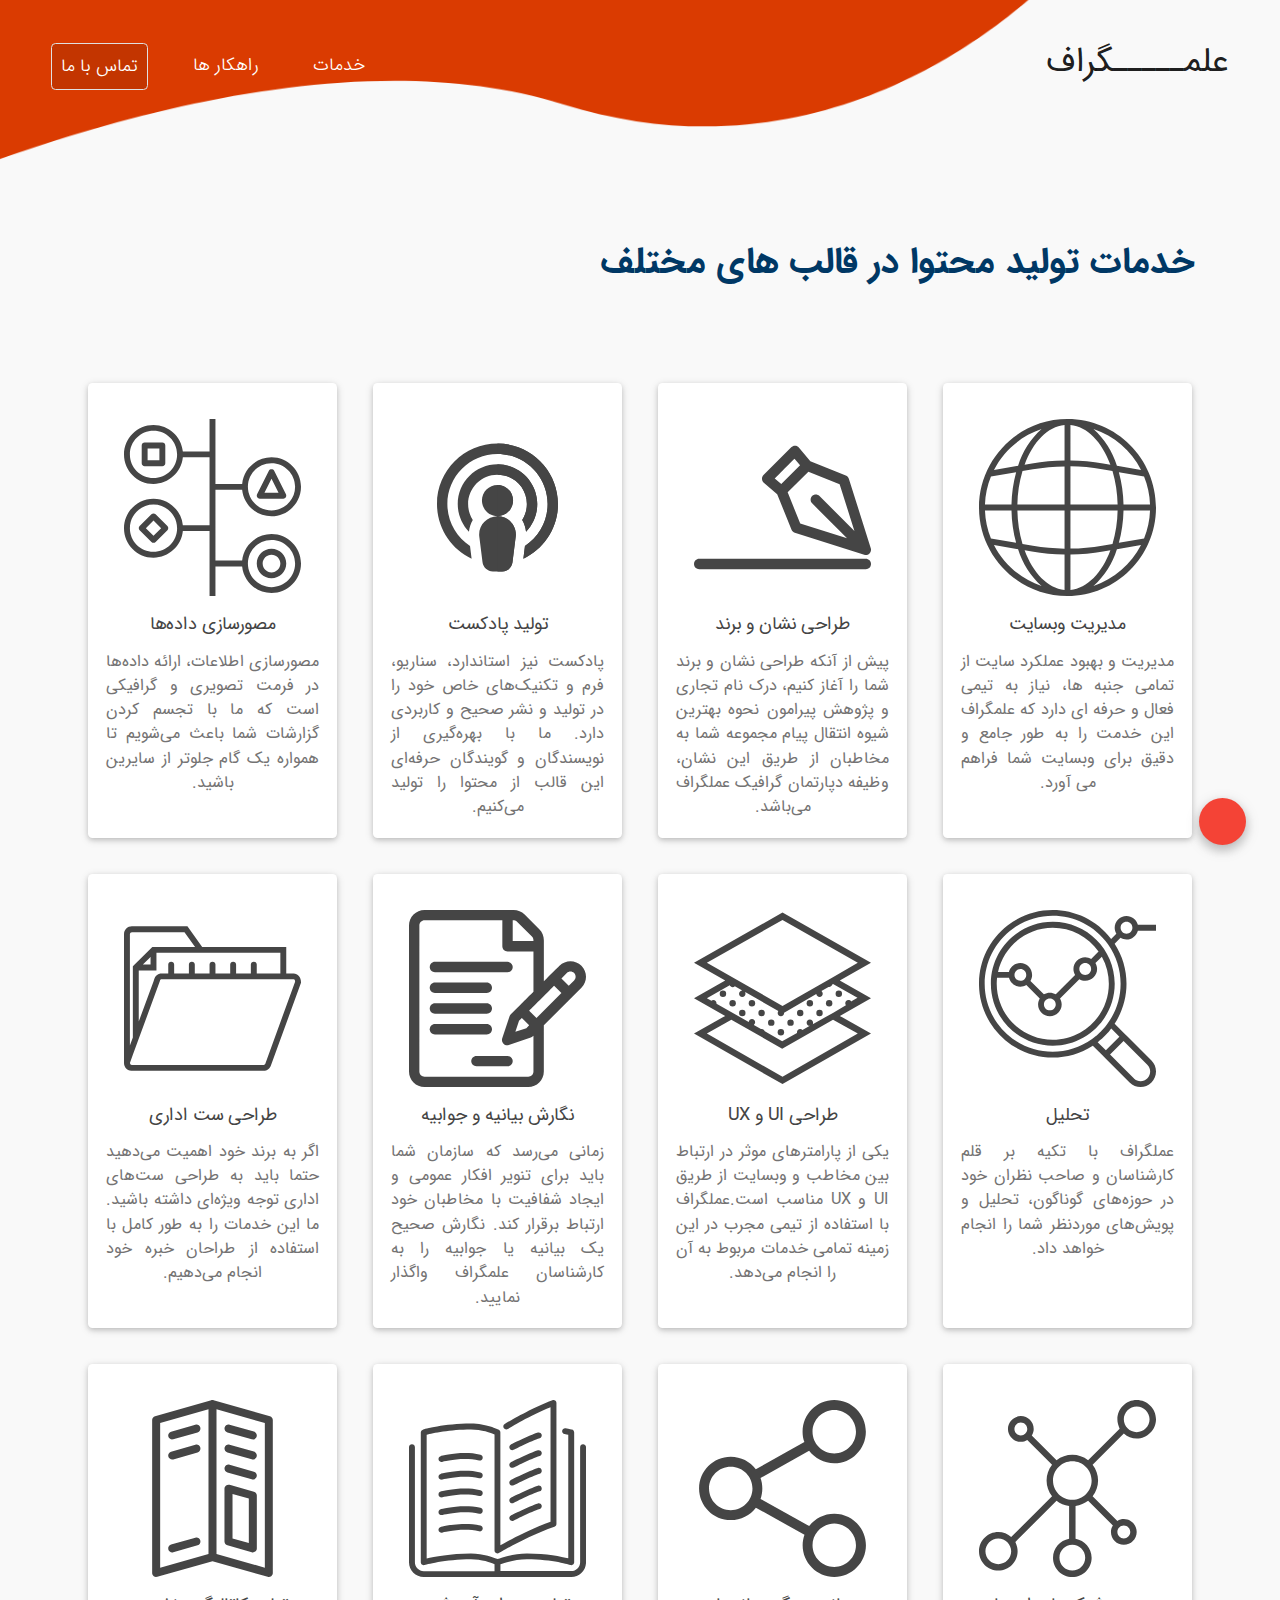
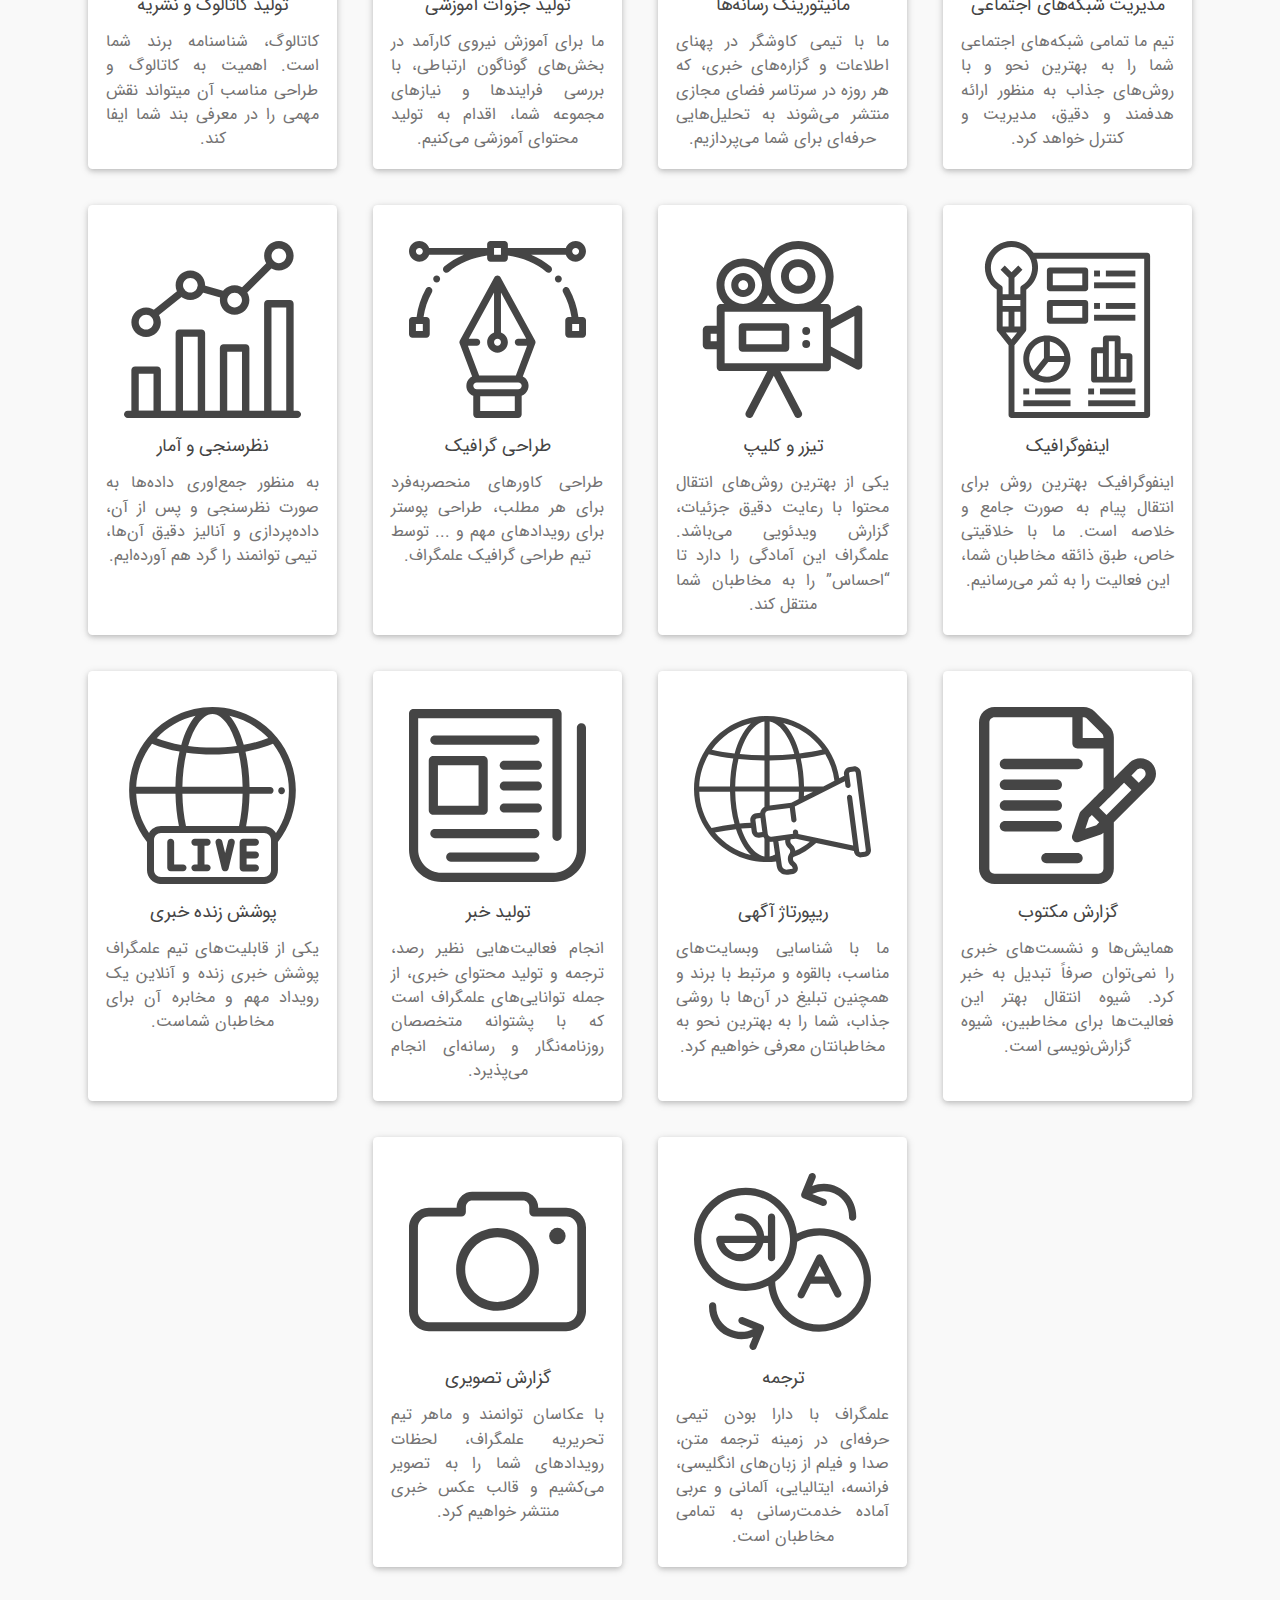
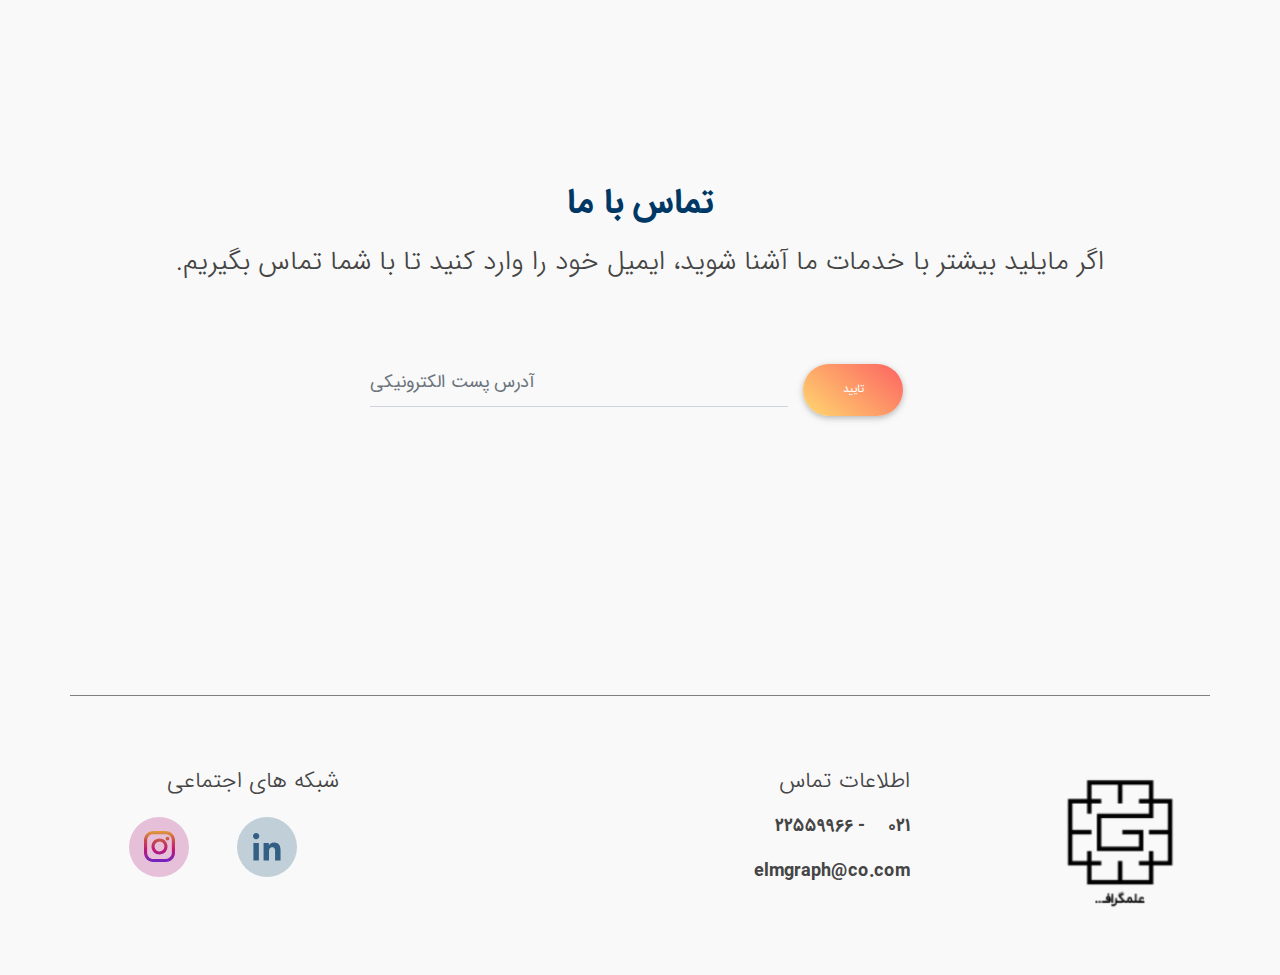
==== commit 2b1cfccc: "back to top button added" ====
--- a/content-service.html
+++ b/content-service.html
@@ -25,7 +25,7 @@
     <img class="img-responsive red-glue-image" src="./assest/red-glue.png" />
   </div>
   <!--Main Navigation-->
-  <header class="my-4">
+  <header class="my-4" id="top-section">
     <nav class="navbar navbar-expand-lg navbar-light no-shaddow">
       <div class="container-fluid">
         <a class="navbar-brand" href="#">
@@ -67,6 +67,11 @@
   <!--Main Layout-->
   <main class="text-right py-5 mt-3 p-relative">
     <div class="container clearfix">
+      <div class="fixed-action-btn smooth-scroll" style="bottom: 45px; right: 24px;">
+        <a href="#top-section" class="btn-floating btn-large red">
+          <i class="fas fa-arrow-up"></i>
+        </a>
+      </div>
       <div class="row">
         <div class="col-12 my-3 mt-5 text-blue">
           <h1>خدمات تولید محتوا در قالب های مختلف</h1>
@@ -454,12 +459,6 @@
         <div class="mt-3">
           <div class="my-3">
             <span>
-              <i class="fas fa-map-marker-alt fa-lg ml-3"></i>
-              ایران، تهران، طالقانی، پلاک ۳۰، واحد ۱۲
-            </span>
-          </div>
-          <div class="my-3">
-            <span>
               <i class="fas fa-phone fa-lg ml-3"></i>
               ۰۲۱ - ۲۲۵۵۹۹۶۶
             </span>
@@ -479,7 +478,7 @@
 
       <div class="col-xs-12 col-sm-6 col-md-3 order-xs-3 order-sm-3 order-md-3 my-3 mx-auto">
         <h5 class="w-100 text-uppercase">شبکه های اجتماعی</h5>
-        <div class="d-flex flex-row mt-3 mx-auto justify-content-center">
+        <div class="d-flex flex-row mt-3 mx-auto justify-content-evenly">
           <a class="m-1">
             <img src="./assest/footer/linkedin.png" />
             <!-- <i class="fab fa-linkedin-in fa-lg mr-md-5 mr-3 fa-2x"> </i> -->
@@ -487,10 +486,6 @@
           <a class="m-1">
             <img src="./assest/footer/instagram.png" />
             <!-- <i class="fab fa-instagram fa-lg mr-md-5 mr-3 fa-2x"> </i> -->
-          </a>
-          <a class="m-1">
-            <img src="./assest/footer/facebook.png" />
-            <!-- <i class="fab fa-facebook-f fa-lg mr-md-5 mr-3 fa-2x"> </i> -->
           </a>
         </div>
       </div>
--- a/css/style.css
+++ b/css/style.css
@@ -194,187 +194,4 @@
 
 .nav-item .nav-link:hover {
   text-decoration: none !important;
-}
-
-
-
-
-
-
-
-
-
-.open {
-  position: absolute;
-  top: 0px;
-  left: 40px;
-  width: 50px;
-  height: 50px;
-  display: block;
-  cursor: pointer;
-  transition: opacity 0.2s linear;
-}
-.open:hover {
-  opacity: 0.8;
-}
-.open span {
-  display: block;
-  float: left;
-  clear: both;
-  height: 4px;
-  width: 40px;
-  border-radius: 40px;
-  background-color: black;
-  position: absolute;
-  right: 3px;
-  top: 3px;
-  overflow: hidden;
-  transition: all 0.4s ease;
-}
-.open span:nth-child(1) {
-  margin-top: 10px;
-  z-index: 9;
-}
-.open span:nth-child(2) {
-  margin-top: 25px;
-}
-.open span:nth-child(3) {
-  margin-top: 40px;
-}
-
-.sub-menu {
-  transition: all 0.8s cubic-bezier(0.68, -0.55, 0.265, 1.55);
-  height: 0;
-  width: 0;
-  right: 0;
-  top: 0;
-  position: absolute;
-  background-color: rgba(218, 59, 1, 0.80);
-  border-radius: 50%;
-  z-index: 18;
-  overflow: hidden;
-}
-.sub-menu li {
-  display: block;
-  float: left;
-  clear: both;
-  height: auto;
-  margin-right: -160px;
-  transition: all 0.5s cubic-bezier(0.68, -0.55, 0.265, 1.55);
-}
-.sub-menu li:first-child {
-  margin-top: 200px;
-}
-.sub-menu li:nth-child(1) {
-  -webkit-transition-delay: 0.05s;
-}
-.sub-menu li:nth-child(2) {
-  -webkit-transition-delay: 0.10s;
-}
-.sub-menu li:nth-child(3) {
-  -webkit-transition-delay: 0.15s;
-}
-.sub-menu li:nth-child(4) {
-  -webkit-transition-delay: 0.20s;
-}
-.sub-menu li:nth-child(5) {
-  -webkit-transition-delay: 0.25s;
-}
-.sub-menu li a {
-  color: #fff;
-  font-size: 1rem;
-  width: 100%;
-  display: block;
-  float: left;
-  line-height: 50px;
-}
-
-.oppenned span {
-  background-color: white;
-}
-
-.oppenned .sub-menu {
-  opacity: 1;
-  height: 400px;
-  width: 400px;
-}
-.oppenned span:nth-child(2) {
-  overflow: visible;
-}
-.oppenned span:nth-child(1), .oppenned span:nth-child(3) {
-  z-index: 100;
-  -webkit-transform: rotate(45deg);
-          transform: rotate(45deg);
-}
-.oppenned span:nth-child(1) {
-  -webkit-transform: rotate(45deg) translateY(12px) translateX(12px);
-          transform: rotate(45deg) translateY(12px) translateX(12px);
-}
-.oppenned span:nth-child(2) {
-  height: 400px;
-  width: 400px;
-  right: -170px;
-  top: -160px;
-  border-radius: 50%;
-  background-color: rgba(218, 59, 1, 0.80);
-}
-.oppenned span:nth-child(3) {
-  -webkit-transform: rotate(-45deg) translateY(-10px) translateX(10px);
-          transform: rotate(-45deg) translateY(-10px) translateX(10px);
-}
-.oppenned li {
-  margin-left: 200px;
-}
-
-.button {
-  display: block;
-  float: left;
-  clear: both;
-  padding: 20px 40px;
-  background: #fff;
-  border-radius: 3px;
-  border: 2px solid rgba(218, 59, 1, 0.54);
-  overflow: hidden;
-  position: relative;
-}
-.button:after {
-  transition: -webkit-transform 0.3s ease;
-  transition: transform 0.3s ease;
-  transition: transform 0.3s ease, -webkit-transform 0.3s ease;
-  content: "";
-  position: absolute;
-  height: 200px;
-  width: 400px;
-  -webkit-transform: rotate(45deg) translateX(-540px) translateY(-100px);
-          transform: rotate(45deg) translateX(-540px) translateY(-100px);
-  background: #10a1ea;
-  z-index: 1;
-}
-.button:before {
-  transition: -webkit-transform 0.5s cubic-bezier(0.68, -0.55, 0.265, 1.55);
-  transition: transform 0.5s cubic-bezier(0.68, -0.55, 0.265, 1.55);
-  transition: transform 0.5s cubic-bezier(0.68, -0.55, 0.265, 1.55), -webkit-transform 0.5s cubic-bezier(0.68, -0.55, 0.265, 1.55);
-  content: attr(title);
-  position: absolute;
-  top: 0;
-  left: 0;
-  width: 100%;
-  height: 100%;
-  color: #fff;
-  z-index: 2;
-  text-align: center;
-  padding: 20px 40px;
-  -webkit-transform: translateY(200px);
-          transform: translateY(200px);
-}
-.button:hover {
-  text-decoration: none;
-}
-.button:hover:after {
-  -webkit-transform: translateX(-300px) translateY(-100px);
-          transform: translateX(-300px) translateY(-100px);
-}
-.button:hover:before {
-  -webkit-transform: translateY(0);
-          transform: translateY(0);
-}
+}